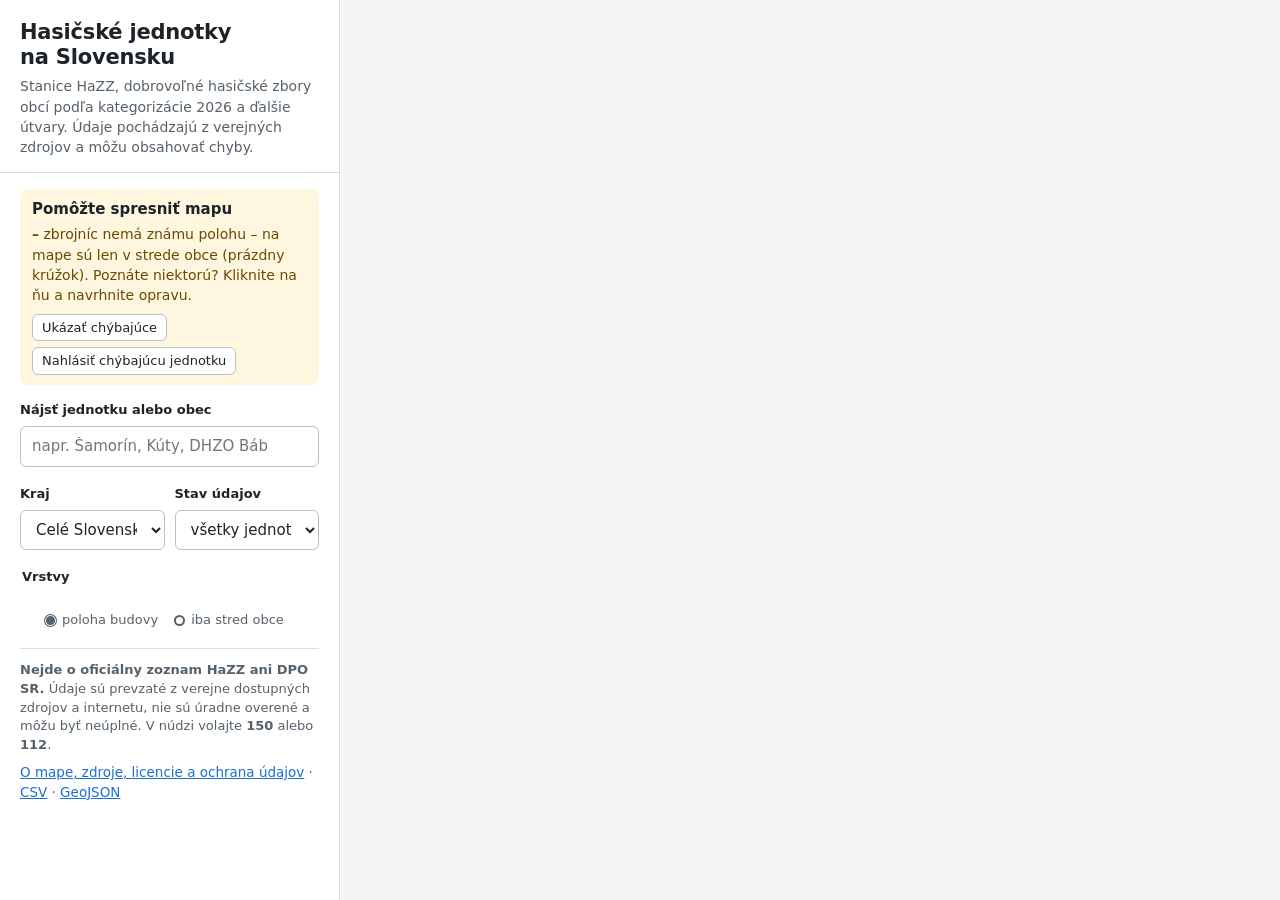
==== index.html @ 76998461 "Add files via upload" ====
<!doctype html>
<html lang="sk">
<head>
  <meta charset="utf-8">
  <meta name="viewport" content="width=device-width, initial-scale=1">
  <title>Mapa hasičských jednotiek Slovenska</title>
  <meta name="description" content="Stanice HaZZ, dobrovoľné hasičské zbory obcí (DHZO) a ďalšie hasičské útvary na Slovensku. Pomôžte doplniť chýbajúce polohy zbrojníc.">
  <meta name="referrer" content="strict-origin-when-cross-origin">
  <link rel="icon" href="favicon.svg" type="image/svg+xml">
  <link rel="stylesheet" href="vendor/maplibre-gl.css">
  <link rel="stylesheet" href="styles.css">
</head>
<body>
  <div class="app">
    <aside class="panel" id="panel" aria-label="Ovládanie mapy">
      <header class="panel-head">
        <h1>Hasičské jednotky na&nbsp;Slovensku</h1>
        <p class="lede">Stanice HaZZ, dobrovoľné hasičské zbory obcí podľa kategorizácie 2026 a ďalšie útvary. Údaje pochádzajú z verejných zdrojov a môžu obsahovať chyby.</p>
        <button class="sheet-toggle" id="sheetToggle" type="button" aria-expanded="true" aria-controls="panelBody">Skryť panel</button>
      </header>

      <div class="panel-body" id="panelBody">
        <section class="help-box" aria-labelledby="helpTitle">
          <h2 id="helpTitle">Pomôžte spresniť mapu</h2>
          <p><b id="missingCount">–</b> zbrojníc nemá známu polohu – na mape sú len v strede obce (prázdny krúžok). Poznáte niektorú? Kliknite na ňu a navrhnite opravu.</p>
          <div class="btn-row">
            <button type="button" class="btn small" id="showMissing">Ukázať chýbajúce</button>
            <button type="button" class="btn small" id="addUnit">Nahlásiť chýbajúcu jednotku</button>
          </div>
        </section>

        <div class="search">
          <label for="search" class="field-label">Nájsť jednotku alebo obec</label>
          <input id="search" type="search" autocomplete="off" placeholder="napr. Šamorín, Kúty, DHZO Báb" aria-controls="results">
          <ul id="results" class="results" role="listbox" hidden></ul>
        </div>

        <div class="field-row">
          <div class="field">
            <label for="region" class="field-label">Kraj</label>
            <select id="region"><option value="">Celé Slovensko</option></select>
          </div>
          <div class="field">
            <label for="status" class="field-label">Stav údajov</label>
            <select id="status">
              <option value="">všetky jednotky</option>
              <option value="poloha">chýba poloha zbrojnice</option>
              <option value="overenie">poloha z OSM, neoverená</option>
            </select>
          </div>
        </div>

        <fieldset class="layers">
          <legend class="field-label">Vrstvy</legend>
          <div id="layerList"></div>
        </fieldset>

        <div class="key">
          <span class="key-item"><span class="dot dot-solid" aria-hidden="true"></span>poloha budovy</span>
          <span class="key-item"><span class="dot dot-ring" aria-hidden="true"></span>iba stred obce</span>
        </div>

        <footer class="panel-foot">
          <p class="disclaimer"><b>Nejde o oficiálny zoznam HaZZ ani DPO SR.</b> Údaje sú prevzaté z verejne dostupných zdrojov a internetu, nie sú úradne overené a môžu byť neúplné. V núdzi volajte <b>150</b> alebo <b>112</b>.</p>
          <p><a href="o-mape.html">O mape, zdroje, licencie a ochrana údajov</a> · <a href="data/jednotky.csv" download>CSV</a> · <a href="data/jednotky.geojson" download>GeoJSON</a></p>
          <p class="small muted" id="dataVersion"></p>
        </footer>
      </div>
    </aside>

    <main class="map-wrap">
      <div id="map" aria-label="Mapa hasičských jednotiek"></div>
      <div class="notice" id="notice" role="status" hidden></div>
      <div class="pick-hint" id="pickHint" role="status" hidden></div>
      <article class="detail" id="detail" hidden aria-live="polite">
        <button type="button" class="detail-close" id="detailClose" aria-label="Zavrieť">×</button>
        <div id="detailBody"></div>
      </article>
    </main>
  </div>

  <script src="config.js"></script>
  <script src="vendor/maplibre-gl.js"></script>
  <script src="data/units.js"></script>
  <script src="app.js"></script>
</body>
</html>
---- styles.css ----
[hidden] { display: none !important; }
/* Písmo Atkinson Hyperlegible (SIL OFL 1.1) je hostené lokálne – žiadne požiadavky na Google Fonts. */
@font-face { font-family: "Atkinson Hyperlegible"; font-weight: 400; font-display: swap; src: url(fonts/atkinson-hyperlegible-latin-ext-400-normal.woff2) format("woff2"); unicode-range: U+0100-02BA, U+02BD-02C5, U+02C7-02CC, U+02CE-02D7, U+02DD-02FF, U+0304, U+0308, U+0329, U+1D00-1DBF, U+1E00-1E9F, U+1EF2-1EFF, U+2020, U+20A0-20AB, U+20AD-20C0, U+2113, U+2C60-2C7F, U+A720-A7FF; }
@font-face { font-family: "Atkinson Hyperlegible"; font-weight: 700; font-display: swap; src: url(fonts/atkinson-hyperlegible-latin-ext-700-normal.woff2) format("woff2"); unicode-range: U+0100-02BA, U+02BD-02C5, U+02C7-02CC, U+02CE-02D7, U+02DD-02FF, U+0304, U+0308, U+0329, U+1D00-1DBF, U+1E00-1E9F, U+1EF2-1EFF, U+2020, U+20A0-20AB, U+20AD-20C0, U+2113, U+2C60-2C7F, U+A720-A7FF; }
@font-face { font-family: "Atkinson Hyperlegible"; font-weight: 400; font-display: swap; src: url(fonts/atkinson-hyperlegible-latin-400-normal.woff2) format("woff2"); unicode-range: U+0000-00FF, U+0131, U+0152-0153, U+02BB-02BC, U+02C6, U+02DA, U+02DC, U+0304, U+0308, U+0329, U+2000-206F, U+20AC, U+2122, U+2191, U+2193, U+2212, U+2215, U+FEFF, U+FFFD; }
@font-face { font-family: "Atkinson Hyperlegible"; font-weight: 700; font-display: swap; src: url(fonts/atkinson-hyperlegible-latin-700-normal.woff2) format("woff2"); unicode-range: U+0000-00FF, U+0131, U+0152-0153, U+02BB-02BC, U+02C6, U+02DA, U+02DC, U+0304, U+0308, U+0329, U+2000-206F, U+20AC, U+2122, U+2191, U+2193, U+2212, U+2215, U+FEFF, U+FFFD; }

:root {
  /* farby nesú význam: červená = profesionálna stanica, modrá → žltá = pohotovosť DHZO */
  --c-hazz: #d0202a;
  --c-a1: #123a63;
  --c-a: #2a6d9b;
  --c-b: #3f9e93;
  --c-c: #93b34a;
  --c-d: #e2b93b;
  --c-none: #8d969c;
  --c-other: #7a4e9e;
  --c-dhz: #8a5a3c;
  --warn-bg: #fff6e0;
  --warn-ink: #6a4a00;

  --ink: #1c2329;
  --ink-soft: #55616b;
  --line: #d9dee2;
  --paper: #ffffff;
  --paper-2: #f3f5f6;
  --focus: #1b6fd1;

  --font: "Atkinson Hyperlegible", system-ui, -apple-system, "Segoe UI", sans-serif;
  --panel-w: 340px;
}

* { box-sizing: border-box; }
html, body { height: 100%; margin: 0; }
body {
  font-family: var(--font);
  color: var(--ink);
  background: var(--paper-2);
  font-size: 15px;
  line-height: 1.45;
}

.app { display: flex; height: 100%; }

/* ---------- panel ---------- */
.panel {
  width: var(--panel-w);
  flex: 0 0 var(--panel-w);
  background: var(--paper);
  border-right: 1px solid var(--line);
  display: flex;
  flex-direction: column;
  z-index: 2;
}
.panel-head { padding: 20px 20px 14px; border-bottom: 1px solid var(--line); position: relative; }
.panel-head h1 { font-size: 21px; line-height: 1.2; margin: 0 0 6px; font-weight: 700; letter-spacing: -0.01em; }
.lede { margin: 0; color: var(--ink-soft); font-size: 14px; }
.sheet-toggle { display: none; }
.panel-body { padding: 16px 20px 24px; overflow-y: auto; flex: 1; }

.field-label { display: block; font-weight: 700; font-size: 13px; margin-bottom: 6px; }
.field, .search, .layers { margin-bottom: 18px; }

input[type="search"], select {
  width: 100%;
  font: inherit;
  padding: 9px 11px;
  border: 1px solid #b9c1c7;
  border-radius: 6px;
  background: var(--paper);
  color: var(--ink);
}
:focus-visible { outline: 3px solid var(--focus); outline-offset: 2px; }

.search { position: relative; }
.results {
  position: absolute; left: 0; right: 0; top: 100%;
  margin: 4px 0 0; padding: 4px; list-style: none;
  background: var(--paper); border: 1px solid var(--line); border-radius: 6px;
  box-shadow: 0 6px 18px rgba(28, 35, 41, .14);
  max-height: 300px; overflow-y: auto; z-index: 5;
}
.results li { padding: 7px 9px; border-radius: 4px; cursor: pointer; display: flex; gap: 8px; align-items: baseline; }
.results li[aria-selected="true"], .results li:hover { background: var(--paper-2); }
.results .r-name { font-weight: 700; }
.results .r-meta { color: var(--ink-soft); font-size: 13px; }
.results .empty { color: var(--ink-soft); cursor: default; }

.layers { border: 0; padding: 0; margin-left: 0; margin-right: 0; }
.layer-row {
  display: grid; grid-template-columns: 22px 18px 1fr auto; align-items: center; gap: 8px;
  padding: 6px 0; cursor: pointer;
}
.layer-row + .layer-row { border-top: 1px solid var(--paper-2); }
.layer-row input { margin: 0; width: 17px; height: 17px; accent-color: var(--ink); }
.layer-row .name { font-size: 14.5px; }
.layer-row .hint { display: block; color: var(--ink-soft); font-size: 12.5px; line-height: 1.3; }
.layer-row .count { font-variant-numeric: tabular-nums; color: var(--ink-soft); font-size: 13px; }
.layer-row.group-start { margin-top: 6px; border-top: 1px solid var(--line); padding-top: 10px; }

.swatch { width: 14px; height: 14px; border-radius: 50%; display: inline-block; }
.swatch.hazz { box-shadow: 0 0 0 2px #fff, 0 0 0 4px var(--c-hazz); }

.switch { display: flex; gap: 8px; align-items: center; cursor: pointer; font-size: 14.5px; }
.switch input { width: 17px; height: 17px; accent-color: var(--ink); margin: 0; }
.key { display: flex; gap: 16px; margin: 8px 0 18px 25px; color: var(--ink-soft); font-size: 13px; }
.key-item { display: inline-flex; gap: 6px; align-items: center; }
.dot { width: 11px; height: 11px; border-radius: 50%; display: inline-block; }
.dot-solid { background: var(--ink-soft); border: 1.5px solid #fff; box-shadow: 0 0 0 1px var(--ink-soft); }
.dot-ring { border: 2px solid var(--ink-soft); background: transparent; }

.about { border-top: 1px solid var(--line); padding-top: 12px; font-size: 14px; color: var(--ink-soft); }
.about summary { cursor: pointer; font-weight: 700; color: var(--ink); }
.about p { margin: 10px 0; }
.sources { padding-left: 18px; margin: 10px 0; }
.sources li { margin-bottom: 4px; }
.sources a { color: var(--focus); }
.disclaimer { font-size: 13px; }

/* ---------- mapa ---------- */
.map-wrap { position: relative; flex: 1; min-width: 0; }
#map { position: absolute; inset: 0; }
.maplibregl-popup-content { font-family: var(--font); }
.maplibregl-ctrl-attrib { font-family: var(--font); font-size: 11px; }

.notice {
  position: absolute; bottom: 44px; left: 50%; transform: translateX(-50%);
  background: var(--ink); color: #fff; padding: 8px 14px; border-radius: 6px;
  font-size: 13.5px; max-width: min(560px, calc(100% - 24px)); z-index: 3;
}

/* ---------- detail ---------- */
.detail {
  position: absolute; top: 12px; right: 12px; width: 360px; max-height: calc(100% - 24px);
  overflow-y: auto; background: var(--paper); border-radius: 8px;
  border: 1px solid var(--line); box-shadow: 0 10px 30px rgba(28, 35, 41, .18);
  padding: 18px 18px 16px; z-index: 3;
}
.detail-close {
  position: absolute; top: 8px; right: 8px; width: 32px; height: 32px;
  border: 0; background: transparent; font-size: 24px; line-height: 1; cursor: pointer;
  color: var(--ink-soft); border-radius: 6px;
}
.detail-close:hover { background: var(--paper-2); }
.d-kind { display: flex; align-items: center; gap: 8px; font-size: 13.5px; color: var(--ink-soft); margin-bottom: 4px; padding-right: 30px; }
.d-name { font-size: 19px; line-height: 1.25; margin: 0 0 12px; padding-right: 30px; }
.d-grid { display: grid; grid-template-columns: 112px 1fr; gap: 6px 10px; margin: 0 0 12px; font-size: 14px; }
.d-grid dt { color: var(--ink-soft); }
.d-grid dd { margin: 0; }
.badge { display: inline-block; font-weight: 700; padding: 1px 8px; border-radius: 4px; color: #fff; font-size: 13px; }
.badge.light { color: var(--ink); }
.conf { display: inline-flex; gap: 3px; vertical-align: middle; margin-right: 6px; }
.conf i { width: 8px; height: 8px; border-radius: 2px; background: var(--line); }
.conf i.on { background: var(--ink); }
.d-section { border-top: 1px solid var(--line); padding-top: 10px; margin-top: 10px; font-size: 13.5px; }
.d-section h3 { font-size: 13.5px; margin: 0 0 6px; }
.d-section ul { margin: 0; padding-left: 18px; }
.d-section li { margin-bottom: 3px; }
.d-section a { color: var(--focus); word-break: break-word; }
.d-notes { color: var(--ink-soft); margin: 0; }
.d-coords { font-variant-numeric: tabular-nums; }
.copy { font: inherit; font-size: 12.5px; padding: 2px 8px; margin-left: 6px; border: 1px solid #b9c1c7; background: var(--paper); border-radius: 4px; cursor: pointer; }


/* ---------- doplnky verejnej mapy ---------- */
.help-box { background: var(--warn-bg); border-radius: 8px; padding: 10px 12px; margin-bottom: 16px; font-size: 14px; }
.help-box h2 { font-size: 15px; margin: 0 0 4px; }
.help-box p { margin: 0 0 8px; color: var(--warn-ink); }
.field-row { display: grid; grid-template-columns: 1fr 1fr; gap: 10px; }
.btn-row { display: flex; flex-wrap: wrap; gap: 6px; }
.btn { font: inherit; font-size: 14px; padding: 7px 12px; border-radius: 6px; border: 1px solid #b9c1c7; background: var(--paper); color: var(--ink); cursor: pointer; line-height: 1.2; }
.btn:hover { background: var(--paper-2); }
.btn.primary { background: var(--ink); border-color: var(--ink); color: #fff; }
.btn.primary:hover { background: #333d45; }
.btn.small { font-size: 13px; padding: 5px 9px; }
.panel-foot { border-top: 1px solid var(--line); padding-top: 12px; font-size: 13.5px; color: var(--ink-soft); }
.panel-foot p { margin: 0 0 8px; }
.panel-foot a { color: var(--focus); }
.small { font-size: 12.5px; }
.muted { color: var(--ink-soft); }
.need { margin: -6px 0 10px; display: flex; flex-wrap: wrap; gap: 4px; }
.need-tag { font-size: 12.5px; font-weight: 700; padding: 2px 8px; border-radius: 10px; background: var(--paper-2); color: var(--ink-soft); }
.need-tag.need-poloha { background: var(--warn-bg); color: var(--warn-ink); }
.d-actions { display: flex; flex-wrap: wrap; gap: 8px; align-items: center; margin: 4px 0 6px; }
.report .lbl { display: block; font-weight: 700; font-size: 13px; margin: 10px 0 4px; }
.report fieldset { border: 0; padding: 0; margin: 0; }
.report .check { display: flex; gap: 8px; align-items: flex-start; font-size: 14px; padding: 3px 0; cursor: pointer; }
.report .check input { margin-top: 3px; width: 16px; height: 16px; accent-color: var(--ink); }
.report input[type="text"], .report input[type="url"], .report textarea {
  width: 100%; font: inherit; font-size: 14px; padding: 8px 10px; border: 1px solid #b9c1c7; border-radius: 6px; background: var(--paper); color: var(--ink);
}
.report textarea { resize: vertical; }
.report .btn-row { margin-top: 12px; }
.pos-box { display: flex; flex-wrap: wrap; align-items: center; gap: 6px 10px; background: var(--paper-2); border-radius: 6px; padding: 8px 10px; margin-top: 10px; }
.pos-box .lbl { margin: 0; flex-basis: 100%; }
.fallback { margin-top: 12px; background: var(--paper-2); border-radius: 6px; padding: 8px 10px; font-size: 13.5px; }
.fallback p { margin: 0 0 6px; }
.fallback.ok { background: #e7f4ec; color: #14532d; }
.hp { position: absolute; left: -9999px; width: 1px; height: 1px; overflow: hidden; }
.report input[type="email"] { width: 100%; font: inherit; font-size: 14px; padding: 8px 10px; border: 1px solid #b9c1c7; border-radius: 6px; background: var(--paper); color: var(--ink); }
.btn:disabled { opacity: .6; cursor: default; }
.fallback textarea { width: 100%; font-family: ui-monospace, Consolas, monospace; font-size: 12px; border: 1px solid var(--line); border-radius: 4px; padding: 6px; }
.pin { width: 26px; height: 36px; background: no-repeat center/contain url("data:image/svg+xml,%3Csvg xmlns='http://www.w3.org/2000/svg' viewBox='0 0 26 36'%3E%3Cpath d='M13 35C13 35 25 21 25 13A12 12 0 0 0 1 13C1 21 13 35 13 35Z' fill='%231c2329' stroke='%23fff' stroke-width='2'/%3E%3Ccircle cx='13' cy='13' r='4.5' fill='%23fff'/%3E%3C/svg%3E"); cursor: grab; }
.pick-hint { position: absolute; top: 12px; left: 50%; transform: translateX(-50%); display: flex; align-items: center; gap: 10px; background: var(--ink); color: #fff; padding: 8px 14px; border-radius: 6px; font-size: 13.5px; z-index: 4; max-width: min(520px, calc(100% - 24px)); text-align: center; }

.pick-hint .btn { flex: 0 0 auto; }
.pick-hint.with-detail { left: 12px; right: 392px; transform: none; max-width: none; }

/* ---------- stránka O mape ---------- */
.doc { max-width: 760px; margin: 0 auto; padding: 24px 20px 60px; background: var(--paper); min-height: 100%; }
.doc h1 { font-size: 26px; margin: 8px 0 6px; }
.doc h2 { font-size: 18px; margin: 28px 0 8px; }
.doc p, .doc li { font-size: 15px; }
.doc table { width: 100%; border-collapse: collapse; font-size: 14px; }
.doc th, .doc td { text-align: left; padding: 6px 8px; border-bottom: 1px solid var(--line); vertical-align: top; }
.doc .alert { background: var(--warn-bg); color: var(--warn-ink); border-radius: 8px; padding: 10px 14px; }

/* ---------- mobil ---------- */
@media (max-width: 760px) {
  .app { flex-direction: column-reverse; }
  .panel { width: 100%; flex: 0 0 auto; max-height: 55%; border-right: 0; border-top: 1px solid var(--line); }
  .panel.collapsed { max-height: none; }
  .panel.collapsed .panel-body, .panel.collapsed .lede { display: none; }
  .panel-head { padding: 12px 16px 10px; }
  .panel-head h1 { font-size: 17px; padding-right: 110px; }
  .sheet-toggle {
    display: block; position: absolute; top: 10px; right: 12px;
    font: inherit; font-size: 13px; padding: 5px 10px; border: 1px solid #b9c1c7; border-radius: 6px; background: var(--paper);
  }
  .panel-body { padding: 12px 16px 20px; }
  .detail { left: 8px; right: 8px; width: auto; top: 8px; max-height: 62%; }
  .field-row { grid-template-columns: 1fr; }

}

@media (prefers-reduced-motion: reduce) {
  * { scroll-behavior: auto !important; }
}

@media (max-width: 760px) {
  .pick-hint, .pick-hint.with-detail { top: auto; bottom: 28px; left: 8px; right: 8px; transform: none; max-width: none; font-size: 13px; padding: 8px 10px; }
}
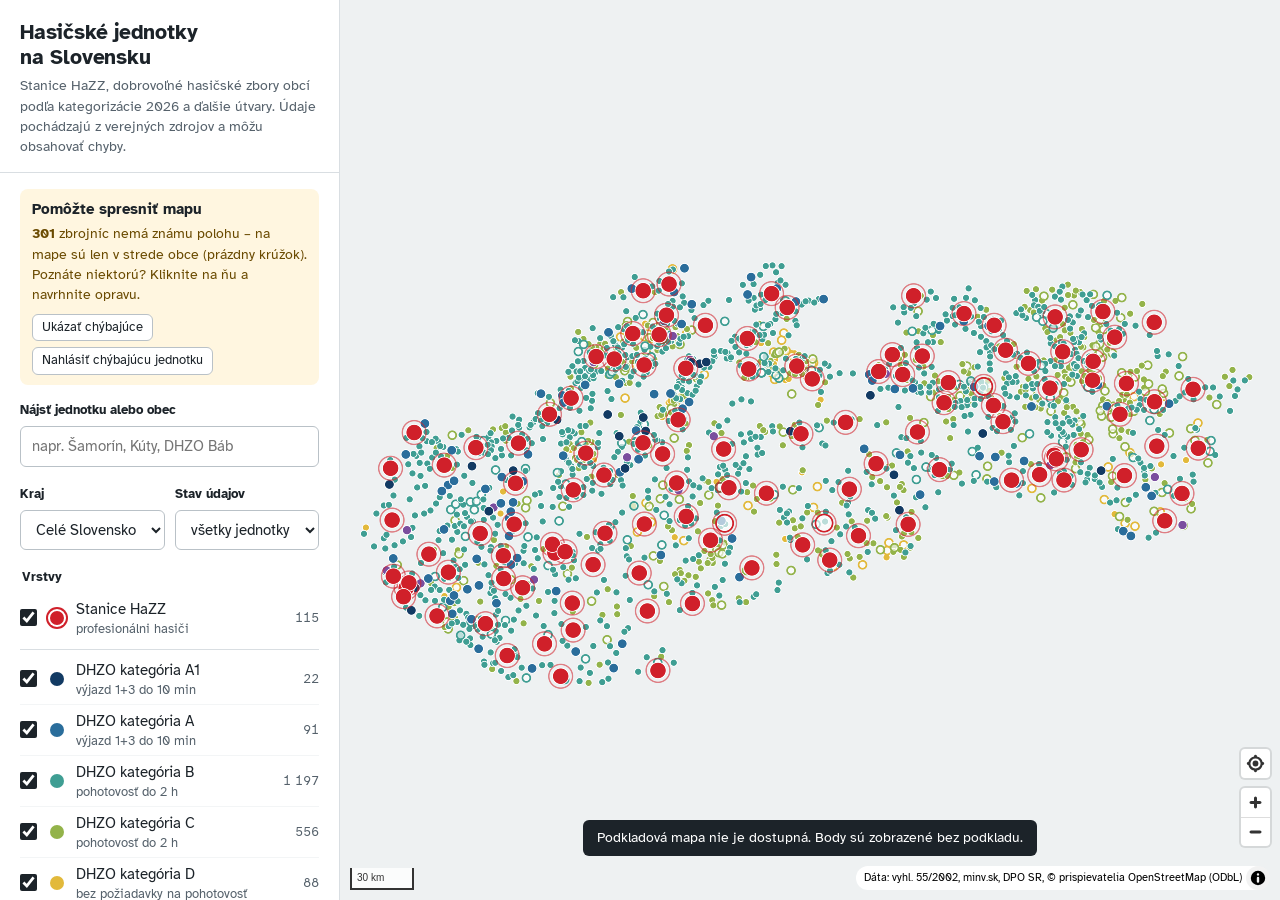
==== commit 0622b862: "Miloslavov: poloha overená; verzie súborov proti starej cache - DHZO Miloslavov: poloha zbrojnice na" ====
--- a/index.html
+++ b/index.html
@@ -7,8 +7,8 @@
   <meta name="description" content="Stanice HaZZ, dobrovoľné hasičské zbory obcí (DHZO) a ďalšie hasičské útvary na Slovensku. Pomôžte doplniť chýbajúce polohy zbrojníc.">
   <meta name="referrer" content="strict-origin-when-cross-origin">
   <link rel="icon" href="favicon.svg" type="image/svg+xml">
-  <link rel="stylesheet" href="vendor/maplibre-gl.css">
-  <link rel="stylesheet" href="styles.css">
+  <link rel="stylesheet" href="vendor/maplibre-gl.css?v=202611271726">
+  <link rel="stylesheet" href="styles.css?v=202611271726">
 </head>
 <body>
   <div class="app">
@@ -79,9 +79,9 @@
     </main>
   </div>
 
-  <script src="config.js"></script>
-  <script src="vendor/maplibre-gl.js"></script>
-  <script src="data/units.js"></script>
-  <script src="app.js"></script>
+  <script src="config.js?v=202611271726"></script>
+  <script src="vendor/maplibre-gl.js?v=202611271726"></script>
+  <script src="data/units.js?v=202611271726"></script>
+  <script src="app.js?v=202611271726"></script>
 </body>
 </html>
--- a/vendor/maplibre-gl.css
+++ b/vendor/maplibre-gl.css
@@ -0,0 +1 @@
+.maplibregl-map{font:12px/20px Helvetica Neue,Arial,Helvetica,sans-serif;overflow:hidden;position:relative;-webkit-tap-highlight-color:rgb(0 0 0/0)}.maplibregl-canvas{left:0;position:absolute;top:0}.maplibregl-map:fullscreen{height:100%;width:100%}.maplibregl-ctrl-group button.maplibregl-ctrl-compass{touch-action:none}.maplibregl-canvas-container.maplibregl-interactive,.maplibregl-ctrl-group button.maplibregl-ctrl-compass{cursor:grab;-webkit-user-select:none;-moz-user-select:none;user-select:none}.maplibregl-canvas-container.maplibregl-interactive.maplibregl-track-pointer{cursor:pointer}.maplibregl-canvas-container.maplibregl-interactive:active,.maplibregl-ctrl-group button.maplibregl-ctrl-compass:active{cursor:grabbing}.maplibregl-canvas-container.maplibregl-touch-zoom-rotate,.maplibregl-canvas-container.maplibregl-touch-zoom-rotate .maplibregl-canvas{touch-action:pan-x pan-y}.maplibregl-canvas-container.maplibregl-touch-drag-pan,.maplibregl-canvas-container.maplibregl-touch-drag-pan .maplibregl-canvas{touch-action:pinch-zoom}.maplibregl-canvas-container.maplibregl-touch-zoom-rotate.maplibregl-touch-drag-pan,.maplibregl-canvas-container.maplibregl-touch-zoom-rotate.maplibregl-touch-drag-pan .maplibregl-canvas{touch-action:none}.maplibregl-canvas-container.maplibregl-touch-drag-pan.maplibregl-cooperative-gestures,.maplibregl-canvas-container.maplibregl-touch-drag-pan.maplibregl-cooperative-gestures .maplibregl-canvas{touch-action:pan-x pan-y}.maplibregl-ctrl-bottom-left,.maplibregl-ctrl-bottom-right,.maplibregl-ctrl-top-left,.maplibregl-ctrl-top-right{pointer-events:none;position:absolute;z-index:2}.maplibregl-ctrl-top-left{left:0;top:0}.maplibregl-ctrl-top-right{right:0;top:0}.maplibregl-ctrl-bottom-left{bottom:0;left:0}.maplibregl-ctrl-bottom-right{bottom:0;right:0}.maplibregl-ctrl{clear:both;pointer-events:auto;transform:translate(0)}.maplibregl-ctrl-top-left .maplibregl-ctrl{float:left;margin:10px 0 0 10px}.maplibregl-ctrl-top-right .maplibregl-ctrl{float:right;margin:10px 10px 0 0}.maplibregl-ctrl-bottom-left .maplibregl-ctrl{float:left;margin:0 0 10px 10px}.maplibregl-ctrl-bottom-right .maplibregl-ctrl{float:right;margin:0 10px 10px 0}.maplibregl-ctrl-group{background:#fff;border-radius:4px}.maplibregl-ctrl-group:not(:empty){box-shadow:0 0 0 2px rgba(0,0,0,.1)}@media (forced-colors:active){.maplibregl-ctrl-group:not(:empty){box-shadow:0 0 0 2px ButtonText}}.maplibregl-ctrl-group button{background-color:transparent;border:0;box-sizing:border-box;cursor:pointer;display:block;height:29px;outline:none;padding:0;width:29px}.maplibregl-ctrl-group button+button{border-top:1px solid #ddd}.maplibregl-ctrl button .maplibregl-ctrl-icon{background-position:50%;background-repeat:no-repeat;display:block;height:100%;width:100%}@media (forced-colors:active){.maplibregl-ctrl-icon{background-color:transparent}.maplibregl-ctrl-group button+button{border-top:1px solid ButtonText}}.maplibregl-ctrl button::-moz-focus-inner{border:0;padding:0}.maplibregl-ctrl-attrib-button:focus,.maplibregl-ctrl-group button:focus{box-shadow:0 0 2px 2px #0096ff}.maplibregl-ctrl button:disabled{cursor:not-allowed}.maplibregl-ctrl button:disabled .maplibregl-ctrl-icon{opacity:.25}.maplibregl-ctrl button:not(:disabled):hover{background-color:rgb(0 0 0/5%)}.maplibregl-ctrl-group button:focus:focus-visible{box-shadow:0 0 2px 2px #0096ff}.maplibregl-ctrl-group button:focus:not(:focus-visible){box-shadow:none}.maplibregl-ctrl-group button:focus:first-child{border-radius:4px 4px 0 0}.maplibregl-ctrl-group button:focus:last-child{border-radius:0 0 4px 4px}.maplibregl-ctrl-group button:focus:only-child{border-radius:inherit}.maplibregl-ctrl button.maplibregl-ctrl-zoom-out .maplibregl-ctrl-icon{background-image:url("data:image/svg+xml;charset=utf-8,%3Csvg xmlns='http://www.w3.org/2000/svg' width='29' height='29' fill='%23333' viewBox='0 0 29 29'%3E%3Cpath d='M10 13c-.75 0-1.5.75-1.5 1.5S9.25 16 10 16h9c.75 0 1.5-.75 1.5-1.5S19.75 13 19 13z'/%3E%3C/svg%3E")}.maplibregl-ctrl button.maplibregl-ctrl-zoom-in .maplibregl-ctrl-icon{background-image:url("data:image/svg+xml;charset=utf-8,%3Csvg xmlns='http://www.w3.org/2000/svg' width='29' height='29' fill='%23333' viewBox='0 0 29 29'%3E%3Cpath d='M14.5 8.5c-.75 0-1.5.75-1.5 1.5v3h-3c-.75 0-1.5.75-1.5 1.5S9.25 16 10 16h3v3c0 .75.75 1.5 1.5 1.5S16 19.75 16 19v-3h3c.75 0 1.5-.75 1.5-1.5S19.75 13 19 13h-3v-3c0-.75-.75-1.5-1.5-1.5'/%3E%3C/svg%3E")}@media (forced-colors:active){.maplibregl-ctrl button.maplibregl-ctrl-zoom-out .maplibregl-ctrl-icon{background-image:url("data:image/svg+xml;charset=utf-8,%3Csvg xmlns='http://www.w3.org/2000/svg' width='29' height='29' fill='%23fff' viewBox='0 0 29 29'%3E%3Cpath d='M10 13c-.75 0-1.5.75-1.5 1.5S9.25 16 10 16h9c.75 0 1.5-.75 1.5-1.5S19.75 13 19 13z'/%3E%3C/svg%3E")}.maplibregl-ctrl button.maplibregl-ctrl-zoom-in .maplibregl-ctrl-icon{background-image:url("data:image/svg+xml;charset=utf-8,%3Csvg xmlns='http://www.w3.org/2000/svg' width='29' height='29' fill='%23fff' viewBox='0 0 29 29'%3E%3Cpath d='M14.5 8.5c-.75 0-1.5.75-1.5 1.5v3h-3c-.75 0-1.5.75-1.5 1.5S9.25 16 10 16h3v3c0 .75.75 1.5 1.5 1.5S16 19.75 16 19v-3h3c.75 0 1.5-.75 1.5-1.5S19.75 13 19 13h-3v-3c0-.75-.75-1.5-1.5-1.5'/%3E%3C/svg%3E")}}@media (forced-colors:active) and (prefers-color-scheme:light){.maplibregl-ctrl button.maplibregl-ctrl-zoom-out .maplibregl-ctrl-icon{background-image:url("data:image/svg+xml;charset=utf-8,%3Csvg xmlns='http://www.w3.org/2000/svg' width='29' height='29' viewBox='0 0 29 29'%3E%3Cpath d='M10 13c-.75 0-1.5.75-1.5 1.5S9.25 16 10 16h9c.75 0 1.5-.75 1.5-1.5S19.75 13 19 13z'/%3E%3C/svg%3E")}.maplibregl-ctrl button.maplibregl-ctrl-zoom-in .maplibregl-ctrl-icon{background-image:url("data:image/svg+xml;charset=utf-8,%3Csvg xmlns='http://www.w3.org/2000/svg' width='29' height='29' viewBox='0 0 29 29'%3E%3Cpath d='M14.5 8.5c-.75 0-1.5.75-1.5 1.5v3h-3c-.75 0-1.5.75-1.5 1.5S9.25 16 10 16h3v3c0 .75.75 1.5 1.5 1.5S16 19.75 16 19v-3h3c.75 0 1.5-.75 1.5-1.5S19.75 13 19 13h-3v-3c0-.75-.75-1.5-1.5-1.5'/%3E%3C/svg%3E")}}.maplibregl-ctrl button.maplibregl-ctrl-fullscreen .maplibregl-ctrl-icon{background-image:url("data:image/svg+xml;charset=utf-8,%3Csvg xmlns='http://www.w3.org/2000/svg' width='29' height='29' fill='%23333' viewBox='0 0 29 29'%3E%3Cpath d='M24 16v5.5c0 1.75-.75 2.5-2.5 2.5H16v-1l3-1.5-4-5.5 1-1 5.5 4 1.5-3zM6 16l1.5 3 5.5-4 1 1-4 5.5 3 1.5v1H7.5C5.75 24 5 23.25 5 21.5V16zm7-11v1l-3 1.5 4 5.5-1 1-5.5-4L6 13H5V7.5C5 5.75 5.75 5 7.5 5zm11 2.5c0-1.75-.75-2.5-2.5-2.5H16v1l3 1.5-4 5.5 1 1 5.5-4 1.5 3h1z'/%3E%3C/svg%3E")}.maplibregl-ctrl button.maplibregl-ctrl-shrink .maplibregl-ctrl-icon{background-image:url("data:image/svg+xml;charset=utf-8,%3Csvg xmlns='http://www.w3.org/2000/svg' width='29' height='29' viewBox='0 0 29 29'%3E%3Cpath d='M18.5 16c-1.75 0-2.5.75-2.5 2.5V24h1l1.5-3 5.5 4 1-1-4-5.5 3-1.5v-1zM13 18.5c0-1.75-.75-2.5-2.5-2.5H5v1l3 1.5L4 24l1 1 5.5-4 1.5 3h1zm3-8c0 1.75.75 2.5 2.5 2.5H24v-1l-3-1.5L25 5l-1-1-5.5 4L17 5h-1zM10.5 13c1.75 0 2.5-.75 2.5-2.5V5h-1l-1.5 3L5 4 4 5l4 5.5L5 12v1z'/%3E%3C/svg%3E")}@media (forced-colors:active){.maplibregl-ctrl button.maplibregl-ctrl-fullscreen .maplibregl-ctrl-icon{background-image:url("data:image/svg+xml;charset=utf-8,%3Csvg xmlns='http://www.w3.org/2000/svg' width='29' height='29' fill='%23fff' viewBox='0 0 29 29'%3E%3Cpath d='M24 16v5.5c0 1.75-.75 2.5-2.5 2.5H16v-1l3-1.5-4-5.5 1-1 5.5 4 1.5-3zM6 16l1.5 3 5.5-4 1 1-4 5.5 3 1.5v1H7.5C5.75 24 5 23.25 5 21.5V16zm7-11v1l-3 1.5 4 5.5-1 1-5.5-4L6 13H5V7.5C5 5.75 5.75 5 7.5 5zm11 2.5c0-1.75-.75-2.5-2.5-2.5H16v1l3 1.5-4 5.5 1 1 5.5-4 1.5 3h1z'/%3E%3C/svg%3E")}.maplibregl-ctrl button.maplibregl-ctrl-shrink .maplibregl-ctrl-icon{background-image:url("data:image/svg+xml;charset=utf-8,%3Csvg xmlns='http://www.w3.org/2000/svg' width='29' height='29' fill='%23fff' viewBox='0 0 29 29'%3E%3Cpath d='M18.5 16c-1.75 0-2.5.75-2.5 2.5V24h1l1.5-3 5.5 4 1-1-4-5.5 3-1.5v-1zM13 18.5c0-1.75-.75-2.5-2.5-2.5H5v1l3 1.5L4 24l1 1 5.5-4 1.5 3h1zm3-8c0 1.75.75 2.5 2.5 2.5H24v-1l-3-1.5L25 5l-1-1-5.5 4L17 5h-1zM10.5 13c1.75 0 2.5-.75 2.5-2.5V5h-1l-1.5 3L5 4 4 5l4 5.5L5 12v1z'/%3E%3C/svg%3E")}}@media (forced-colors:active) and (prefers-color-scheme:light){.maplibregl-ctrl button.maplibregl-ctrl-fullscreen .maplibregl-ctrl-icon{background-image:url("data:image/svg+xml;charset=utf-8,%3Csvg xmlns='http://www.w3.org/2000/svg' width='29' height='29' viewBox='0 0 29 29'%3E%3Cpath d='M24 16v5.5c0 1.75-.75 2.5-2.5 2.5H16v-1l3-1.5-4-5.5 1-1 5.5 4 1.5-3zM6 16l1.5 3 5.5-4 1 1-4 5.5 3 1.5v1H7.5C5.75 24 5 23.25 5 21.5V16zm7-11v1l-3 1.5 4 5.5-1 1-5.5-4L6 13H5V7.5C5 5.75 5.75 5 7.5 5zm11 2.5c0-1.75-.75-2.5-2.5-2.5H16v1l3 1.5-4 5.5 1 1 5.5-4 1.5 3h1z'/%3E%3C/svg%3E")}.maplibregl-ctrl button.maplibregl-ctrl-shrink .maplibregl-ctrl-icon{background-image:url("data:image/svg+xml;charset=utf-8,%3Csvg xmlns='http://www.w3.org/2000/svg' width='29' height='29' viewBox='0 0 29 29'%3E%3Cpath d='M18.5 16c-1.75 0-2.5.75-2.5 2.5V24h1l1.5-3 5.5 4 1-1-4-5.5 3-1.5v-1zM13 18.5c0-1.75-.75-2.5-2.5-2.5H5v1l3 1.5L4 24l1 1 5.5-4 1.5 3h1zm3-8c0 1.75.75 2.5 2.5 2.5H24v-1l-3-1.5L25 5l-1-1-5.5 4L17 5h-1zM10.5 13c1.75 0 2.5-.75 2.5-2.5V5h-1l-1.5 3L5 4 4 5l4 5.5L5 12v1z'/%3E%3C/svg%3E")}}.maplibregl-ctrl button.maplibregl-ctrl-compass .maplibregl-ctrl-icon{background-image:url("data:image/svg+xml;charset=utf-8,%3Csvg xmlns='http://www.w3.org/2000/svg' width='29' height='29' fill='%23333' viewBox='0 0 29 29'%3E%3Cpath d='m10.5 14 4-8 4 8z'/%3E%3Cpath fill='%23ccc' d='m10.5 16 4 8 4-8z'/%3E%3C/svg%3E")}@media (forced-colors:active){.maplibregl-ctrl button.maplibregl-ctrl-compass .maplibregl-ctrl-icon{background-image:url("data:image/svg+xml;charset=utf-8,%3Csvg xmlns='http://www.w3.org/2000/svg' width='29' height='29' fill='%23fff' viewBox='0 0 29 29'%3E%3Cpath d='m10.5 14 4-8 4 8z'/%3E%3Cpath fill='%23ccc' d='m10.5 16 4 8 4-8z'/%3E%3C/svg%3E")}}@media (forced-colors:active) and (prefers-color-scheme:light){.maplibregl-ctrl button.maplibregl-ctrl-compass .maplibregl-ctrl-icon{background-image:url("data:image/svg+xml;charset=utf-8,%3Csvg xmlns='http://www.w3.org/2000/svg' width='29' height='29' viewBox='0 0 29 29'%3E%3Cpath d='m10.5 14 4-8 4 8z'/%3E%3Cpath fill='%23ccc' d='m10.5 16 4 8 4-8z'/%3E%3C/svg%3E")}}.maplibregl-ctrl button.maplibregl-ctrl-terrain .maplibregl-ctrl-icon{background-image:url("data:image/svg+xml;charset=utf-8,%3Csvg xmlns='http://www.w3.org/2000/svg' width='22' height='22' fill='%23333' viewBox='0 0 22 22'%3E%3Cpath d='m1.754 13.406 4.453-4.851 3.09 3.09 3.281 3.277.969-.969-3.309-3.312 3.844-4.121 6.148 6.886h1.082v-.855l-7.207-8.07-4.84 5.187L6.169 6.57l-5.48 5.965v.871ZM.688 16.844h20.625v1.375H.688Zm0 0'/%3E%3C/svg%3E")}.maplibregl-ctrl button.maplibregl-ctrl-terrain-enabled .maplibregl-ctrl-icon{background-image:url("data:image/svg+xml;charset=utf-8,%3Csvg xmlns='http://www.w3.org/2000/svg' width='22' height='22' fill='%2333b5e5' viewBox='0 0 22 22'%3E%3Cpath d='m1.754 13.406 4.453-4.851 3.09 3.09 3.281 3.277.969-.969-3.309-3.312 3.844-4.121 6.148 6.886h1.082v-.855l-7.207-8.07-4.84 5.187L6.169 6.57l-5.48 5.965v.871ZM.688 16.844h20.625v1.375H.688Zm0 0'/%3E%3C/svg%3E")}.maplibregl-ctrl button.maplibregl-ctrl-geolocate .maplibregl-ctrl-icon{background-image:url("data:image/svg+xml;charset=utf-8,%3Csvg xmlns='http://www.w3.org/2000/svg' width='29' height='29' fill='%23333' viewBox='0 0 20 20'%3E%3Cpath d='M10 4C9 4 9 5 9 5v.1A5 5 0 0 0 5.1 9H5s-1 0-1 1 1 1 1 1h.1A5 5 0 0 0 9 14.9v.1s0 1 1 1 1-1 1-1v-.1a5 5 0 0 0 3.9-3.9h.1s1 0 1-1-1-1-1-1h-.1A5 5 0 0 0 11 5.1V5s0-1-1-1m0 2.5a3.5 3.5 0 1 1 0 7 3.5 3.5 0 1 1 0-7'/%3E%3Ccircle cx='10' cy='10' r='2'/%3E%3C/svg%3E")}.maplibregl-ctrl button.maplibregl-ctrl-geolocate:disabled .maplibregl-ctrl-icon{background-image:url("data:image/svg+xml;charset=utf-8,%3Csvg xmlns='http://www.w3.org/2000/svg' width='29' height='29' fill='%23aaa' viewBox='0 0 20 20'%3E%3Cpath d='M10 4C9 4 9 5 9 5v.1A5 5 0 0 0 5.1 9H5s-1 0-1 1 1 1 1 1h.1A5 5 0 0 0 9 14.9v.1s0 1 1 1 1-1 1-1v-.1a5 5 0 0 0 3.9-3.9h.1s1 0 1-1-1-1-1-1h-.1A5 5 0 0 0 11 5.1V5s0-1-1-1m0 2.5a3.5 3.5 0 1 1 0 7 3.5 3.5 0 1 1 0-7'/%3E%3Ccircle cx='10' cy='10' r='2'/%3E%3Cpath fill='red' d='m14 5 1 1-9 9-1-1z'/%3E%3C/svg%3E")}.maplibregl-ctrl button.maplibregl-ctrl-geolocate.maplibregl-ctrl-geolocate-active .maplibregl-ctrl-icon{background-image:url("data:image/svg+xml;charset=utf-8,%3Csvg xmlns='http://www.w3.org/2000/svg' width='29' height='29' fill='%2333b5e5' viewBox='0 0 20 20'%3E%3Cpath d='M10 4C9 4 9 5 9 5v.1A5 5 0 0 0 5.1 9H5s-1 0-1 1 1 1 1 1h.1A5 5 0 0 0 9 14.9v.1s0 1 1 1 1-1 1-1v-.1a5 5 0 0 0 3.9-3.9h.1s1 0 1-1-1-1-1-1h-.1A5 5 0 0 0 11 5.1V5s0-1-1-1m0 2.5a3.5 3.5 0 1 1 0 7 3.5 3.5 0 1 1 0-7'/%3E%3Ccircle cx='10' cy='10' r='2'/%3E%3C/svg%3E")}.maplibregl-ctrl button.maplibregl-ctrl-geolocate.maplibregl-ctrl-geolocate-active-error .maplibregl-ctrl-icon{background-image:url("data:image/svg+xml;charset=utf-8,%3Csvg xmlns='http://www.w3.org/2000/svg' width='29' height='29' fill='%23e58978' viewBox='0 0 20 20'%3E%3Cpath d='M10 4C9 4 9 5 9 5v.1A5 5 0 0 0 5.1 9H5s-1 0-1 1 1 1 1 1h.1A5 5 0 0 0 9 14.9v.1s0 1 1 1 1-1 1-1v-.1a5 5 0 0 0 3.9-3.9h.1s1 0 1-1-1-1-1-1h-.1A5 5 0 0 0 11 5.1V5s0-1-1-1m0 2.5a3.5 3.5 0 1 1 0 7 3.5 3.5 0 1 1 0-7'/%3E%3Ccircle cx='10' cy='10' r='2'/%3E%3C/svg%3E")}.maplibregl-ctrl button.maplibregl-ctrl-geolocate.maplibregl-ctrl-geolocate-background .maplibregl-ctrl-icon{background-image:url("data:image/svg+xml;charset=utf-8,%3Csvg xmlns='http://www.w3.org/2000/svg' width='29' height='29' fill='%2333b5e5' viewBox='0 0 20 20'%3E%3Cpath d='M10 4C9 4 9 5 9 5v.1A5 5 0 0 0 5.1 9H5s-1 0-1 1 1 1 1 1h.1A5 5 0 0 0 9 14.9v.1s0 1 1 1 1-1 1-1v-.1a5 5 0 0 0 3.9-3.9h.1s1 0 1-1-1-1-1-1h-.1A5 5 0 0 0 11 5.1V5s0-1-1-1m0 2.5a3.5 3.5 0 1 1 0 7 3.5 3.5 0 1 1 0-7'/%3E%3C/svg%3E")}.maplibregl-ctrl button.maplibregl-ctrl-geolocate.maplibregl-ctrl-geolocate-background-error .maplibregl-ctrl-icon{background-image:url("data:image/svg+xml;charset=utf-8,%3Csvg xmlns='http://www.w3.org/2000/svg' width='29' height='29' fill='%23e54e33' viewBox='0 0 20 20'%3E%3Cpath d='M10 4C9 4 9 5 9 5v.1A5 5 0 0 0 5.1 9H5s-1 0-1 1 1 1 1 1h.1A5 5 0 0 0 9 14.9v.1s0 1 1 1 1-1 1-1v-.1a5 5 0 0 0 3.9-3.9h.1s1 0 1-1-1-1-1-1h-.1A5 5 0 0 0 11 5.1V5s0-1-1-1m0 2.5a3.5 3.5 0 1 1 0 7 3.5 3.5 0 1 1 0-7'/%3E%3C/svg%3E")}.maplibregl-ctrl button.maplibregl-ctrl-geolocate.maplibregl-ctrl-geolocate-waiting .maplibregl-ctrl-icon{animation:maplibregl-spin 2s linear infinite}@media (forced-colors:active){.maplibregl-ctrl button.maplibregl-ctrl-geolocate .maplibregl-ctrl-icon{background-image:url("data:image/svg+xml;charset=utf-8,%3Csvg xmlns='http://www.w3.org/2000/svg' width='29' height='29' fill='%23fff' viewBox='0 0 20 20'%3E%3Cpath d='M10 4C9 4 9 5 9 5v.1A5 5 0 0 0 5.1 9H5s-1 0-1 1 1 1 1 1h.1A5 5 0 0 0 9 14.9v.1s0 1 1 1 1-1 1-1v-.1a5 5 0 0 0 3.9-3.9h.1s1 0 1-1-1-1-1-1h-.1A5 5 0 0 0 11 5.1V5s0-1-1-1m0 2.5a3.5 3.5 0 1 1 0 7 3.5 3.5 0 1 1 0-7'/%3E%3Ccircle cx='10' cy='10' r='2'/%3E%3C/svg%3E")}.maplibregl-ctrl button.maplibregl-ctrl-geolocate:disabled .maplibregl-ctrl-icon{background-image:url("data:image/svg+xml;charset=utf-8,%3Csvg xmlns='http://www.w3.org/2000/svg' width='29' height='29' fill='%23999' viewBox='0 0 20 20'%3E%3Cpath d='M10 4C9 4 9 5 9 5v.1A5 5 0 0 0 5.1 9H5s-1 0-1 1 1 1 1 1h.1A5 5 0 0 0 9 14.9v.1s0 1 1 1 1-1 1-1v-.1a5 5 0 0 0 3.9-3.9h.1s1 0 1-1-1-1-1-1h-.1A5 5 0 0 0 11 5.1V5s0-1-1-1m0 2.5a3.5 3.5 0 1 1 0 7 3.5 3.5 0 1 1 0-7'/%3E%3Ccircle cx='10' cy='10' r='2'/%3E%3Cpath fill='red' d='m14 5 1 1-9 9-1-1z'/%3E%3C/svg%3E")}.maplibregl-ctrl button.maplibregl-ctrl-geolocate.maplibregl-ctrl-geolocate-active .maplibregl-ctrl-icon{background-image:url("data:image/svg+xml;charset=utf-8,%3Csvg xmlns='http://www.w3.org/2000/svg' width='29' height='29' fill='%2333b5e5' viewBox='0 0 20 20'%3E%3Cpath d='M10 4C9 4 9 5 9 5v.1A5 5 0 0 0 5.1 9H5s-1 0-1 1 1 1 1 1h.1A5 5 0 0 0 9 14.9v.1s0 1 1 1 1-1 1-1v-.1a5 5 0 0 0 3.9-3.9h.1s1 0 1-1-1-1-1-1h-.1A5 5 0 0 0 11 5.1V5s0-1-1-1m0 2.5a3.5 3.5 0 1 1 0 7 3.5 3.5 0 1 1 0-7'/%3E%3Ccircle cx='10' cy='10' r='2'/%3E%3C/svg%3E")}.maplibregl-ctrl button.maplibregl-ctrl-geolocate.maplibregl-ctrl-geolocate-active-error .maplibregl-ctrl-icon{background-image:url("data:image/svg+xml;charset=utf-8,%3Csvg xmlns='http://www.w3.org/2000/svg' width='29' height='29' fill='%23e58978' viewBox='0 0 20 20'%3E%3Cpath d='M10 4C9 4 9 5 9 5v.1A5 5 0 0 0 5.1 9H5s-1 0-1 1 1 1 1 1h.1A5 5 0 0 0 9 14.9v.1s0 1 1 1 1-1 1-1v-.1a5 5 0 0 0 3.9-3.9h.1s1 0 1-1-1-1-1-1h-.1A5 5 0 0 0 11 5.1V5s0-1-1-1m0 2.5a3.5 3.5 0 1 1 0 7 3.5 3.5 0 1 1 0-7'/%3E%3Ccircle cx='10' cy='10' r='2'/%3E%3C/svg%3E")}.maplibregl-ctrl button.maplibregl-ctrl-geolocate.maplibregl-ctrl-geolocate-background .maplibregl-ctrl-icon{background-image:url("data:image/svg+xml;charset=utf-8,%3Csvg xmlns='http://www.w3.org/2000/svg' width='29' height='29' fill='%2333b5e5' viewBox='0 0 20 20'%3E%3Cpath d='M10 4C9 4 9 5 9 5v.1A5 5 0 0 0 5.1 9H5s-1 0-1 1 1 1 1 1h.1A5 5 0 0 0 9 14.9v.1s0 1 1 1 1-1 1-1v-.1a5 5 0 0 0 3.9-3.9h.1s1 0 1-1-1-1-1-1h-.1A5 5 0 0 0 11 5.1V5s0-1-1-1m0 2.5a3.5 3.5 0 1 1 0 7 3.5 3.5 0 1 1 0-7'/%3E%3C/svg%3E")}.maplibregl-ctrl button.maplibregl-ctrl-geolocate.maplibregl-ctrl-geolocate-background-error .maplibregl-ctrl-icon{background-image:url("data:image/svg+xml;charset=utf-8,%3Csvg xmlns='http://www.w3.org/2000/svg' width='29' height='29' fill='%23e54e33' viewBox='0 0 20 20'%3E%3Cpath d='M10 4C9 4 9 5 9 5v.1A5 5 0 0 0 5.1 9H5s-1 0-1 1 1 1 1 1h.1A5 5 0 0 0 9 14.9v.1s0 1 1 1 1-1 1-1v-.1a5 5 0 0 0 3.9-3.9h.1s1 0 1-1-1-1-1-1h-.1A5 5 0 0 0 11 5.1V5s0-1-1-1m0 2.5a3.5 3.5 0 1 1 0 7 3.5 3.5 0 1 1 0-7'/%3E%3C/svg%3E")}}@media (forced-colors:active) and (prefers-color-scheme:light){.maplibregl-ctrl button.maplibregl-ctrl-geolocate .maplibregl-ctrl-icon{background-image:url("data:image/svg+xml;charset=utf-8,%3Csvg xmlns='http://www.w3.org/2000/svg' width='29' height='29' viewBox='0 0 20 20'%3E%3Cpath d='M10 4C9 4 9 5 9 5v.1A5 5 0 0 0 5.1 9H5s-1 0-1 1 1 1 1 1h.1A5 5 0 0 0 9 14.9v.1s0 1 1 1 1-1 1-1v-.1a5 5 0 0 0 3.9-3.9h.1s1 0 1-1-1-1-1-1h-.1A5 5 0 0 0 11 5.1V5s0-1-1-1m0 2.5a3.5 3.5 0 1 1 0 7 3.5 3.5 0 1 1 0-7'/%3E%3Ccircle cx='10' cy='10' r='2'/%3E%3C/svg%3E")}.maplibregl-ctrl button.maplibregl-ctrl-geolocate:disabled .maplibregl-ctrl-icon{background-image:url("data:image/svg+xml;charset=utf-8,%3Csvg xmlns='http://www.w3.org/2000/svg' width='29' height='29' fill='%23666' viewBox='0 0 20 20'%3E%3Cpath d='M10 4C9 4 9 5 9 5v.1A5 5 0 0 0 5.1 9H5s-1 0-1 1 1 1 1 1h.1A5 5 0 0 0 9 14.9v.1s0 1 1 1 1-1 1-1v-.1a5 5 0 0 0 3.9-3.9h.1s1 0 1-1-1-1-1-1h-.1A5 5 0 0 0 11 5.1V5s0-1-1-1m0 2.5a3.5 3.5 0 1 1 0 7 3.5 3.5 0 1 1 0-7'/%3E%3Ccircle cx='10' cy='10' r='2'/%3E%3Cpath fill='red' d='m14 5 1 1-9 9-1-1z'/%3E%3C/svg%3E")}}@keyframes maplibregl-spin{0%{transform:rotate(0deg)}to{transform:rotate(1turn)}}a.maplibregl-ctrl-logo{background-image:url("data:image/svg+xml;charset=utf-8,%3Csvg xmlns='http://www.w3.org/2000/svg' width='88' height='23' fill='none'%3E%3Cpath fill='%23000' fill-opacity='.4' fill-rule='evenodd' d='M17.408 16.796h-1.827l2.501-12.095h.198l3.324 6.533.988 2.19.988-2.19 3.258-6.533h.181l2.6 12.095h-1.81l-1.218-5.644-.362-1.71-.658 1.71-2.929 5.644h-.098l-2.914-5.644-.757-1.71-.345 1.71zm1.958-3.42-.726 3.663a1.255 1.255 0 0 1-1.232 1.011h-1.827a1.255 1.255 0 0 1-1.229-1.509l2.501-12.095a1.255 1.255 0 0 1 1.23-1.001h.197a1.25 1.25 0 0 1 1.12.685l3.19 6.273 3.125-6.263a1.25 1.25 0 0 1 1.123-.695h.181a1.255 1.255 0 0 1 1.227.991l1.443 6.71a5 5 0 0 1 .314-.787l.009-.016a4.6 4.6 0 0 1 1.777-1.887c.782-.46 1.668-.667 2.611-.667a4.6 4.6 0 0 1 1.7.32l.306.134c.21-.16.474-.256.759-.256h1.694a1.255 1.255 0 0 1 1.212.925 1.255 1.255 0 0 1 1.212-.925h1.711c.284 0 .545.094.755.252.613-.3 1.312-.45 2.075-.45 1.356 0 2.557.445 3.482 1.4q.47.48.763 1.064V4.701a1.255 1.255 0 0 1 1.255-1.255h1.86A1.255 1.255 0 0 1 54.44 4.7v9.194h2.217c.19 0 .37.043.532.118v-4.77c0-.356.147-.678.385-.906a2.42 2.42 0 0 1-.682-1.71c0-.665.267-1.253.735-1.7a2.45 2.45 0 0 1 1.722-.674 2.43 2.43 0 0 1 1.705.675q.318.302.504.683V4.7a1.255 1.255 0 0 1 1.255-1.255h1.744A1.255 1.255 0 0 1 65.812 4.7v3.335a4.8 4.8 0 0 1 1.526-.246c.938 0 1.817.214 2.59.69a4.47 4.47 0 0 1 1.67 1.743v-.98a1.255 1.255 0 0 1 1.256-1.256h1.777c.233 0 .451.064.639.174a3.4 3.4 0 0 1 1.567-.372c.346 0 .861.02 1.285.232a1.25 1.25 0 0 1 .689 1.004 4.7 4.7 0 0 1 .853-.588c.795-.44 1.675-.647 2.61-.647 1.385 0 2.65.39 3.525 1.396.836.938 1.168 2.173 1.168 3.528q-.001.515-.056 1.051a1.255 1.255 0 0 1-.947 1.09l.408.952a1.255 1.255 0 0 1-.477 1.552c-.418.268-.92.463-1.458.612-.613.171-1.304.244-2.049.244-1.06 0-2.043-.207-2.886-.698l-.015-.008c-.798-.48-1.419-1.135-1.818-1.963l-.004-.008a5.8 5.8 0 0 1-.548-2.512q0-.429.053-.843a1.3 1.3 0 0 1-.333-.086l-.166-.004c-.223 0-.426.062-.643.228-.03.024-.142.139-.142.59v3.883a1.255 1.255 0 0 1-1.256 1.256h-1.777a1.255 1.255 0 0 1-1.256-1.256V15.69l-.032.057a4.8 4.8 0 0 1-1.86 1.833 5.04 5.04 0 0 1-2.484.634 4.5 4.5 0 0 1-1.935-.424 1.25 1.25 0 0 1-.764.258h-1.71a1.255 1.255 0 0 1-1.256-1.255V7.687a2.4 2.4 0 0 1-.428.625c.253.23.412.561.412.93v7.553a1.255 1.255 0 0 1-1.256 1.255h-1.843a1.25 1.25 0 0 1-.894-.373c-.228.23-.544.373-.894.373H51.32a1.255 1.255 0 0 1-1.256-1.255v-1.251l-.061.117a4.7 4.7 0 0 1-1.782 1.884 4.77 4.77 0 0 1-2.485.67 5.6 5.6 0 0 1-1.485-.188l.009 2.764a1.255 1.255 0 0 1-1.255 1.259h-1.729a1.255 1.255 0 0 1-1.255-1.255v-3.537a1.255 1.255 0 0 1-1.167.793h-1.679a1.25 1.25 0 0 1-.77-.263 4.5 4.5 0 0 1-1.945.429c-.885 0-1.724-.21-2.495-.632l-.017-.01a5 5 0 0 1-1.081-.836 1.255 1.255 0 0 1-1.254 1.312h-1.81a1.255 1.255 0 0 1-1.228-.99l-.782-3.625-2.044 3.939a1.25 1.25 0 0 1-1.115.676h-.098a1.25 1.25 0 0 1-1.116-.68l-2.061-3.994zM35.92 16.63l.207-.114.223-.15q.493-.356.735-.785l.061-.118.033 1.332h1.678V9.242h-1.694l-.033 1.267q-.133-.329-.526-.658l-.032-.028a3.2 3.2 0 0 0-.668-.428l-.27-.12a3.3 3.3 0 0 0-1.235-.23q-1.136-.001-1.974.493a3.36 3.36 0 0 0-1.3 1.382q-.445.89-.444 2.074 0 1.2.51 2.107a3.8 3.8 0 0 0 1.382 1.381 3.9 3.9 0 0 0 1.893.477q.795 0 1.455-.33zm-2.789-5.38q-.576.675-.575 1.762 0 1.102.559 1.794.576.675 1.645.675a2.25 2.25 0 0 0 .934-.19 2.2 2.2 0 0 0 .468-.29l.178-.161a2.2 2.2 0 0 0 .397-.561q.244-.5.244-1.15v-.115q0-.708-.296-1.267l-.043-.077a2.2 2.2 0 0 0-.633-.709l-.13-.086-.047-.028a2.1 2.1 0 0 0-1.073-.285q-1.052 0-1.629.692zm2.316 2.706c.163-.17.28-.407.28-.83v-.114c0-.292-.06-.508-.15-.68a.96.96 0 0 0-.353-.389.85.85 0 0 0-.464-.127c-.4 0-.56.114-.664.239l-.01.012c-.148.174-.275.45-.275.945 0 .506.122.801.27.99.097.11.266.224.68.224.303 0 .504-.09.687-.269zm7.545 1.705a2.6 2.6 0 0 0 .331.423q.319.33.755.548l.173.074q.65.255 1.49.255 1.02 0 1.844-.493a3.45 3.45 0 0 0 1.316-1.4q.493-.904.493-2.089 0-1.909-.988-2.913-.988-1.02-2.584-1.02-.898 0-1.575.347a3 3 0 0 0-.415.262l-.199.166a3.4 3.4 0 0 0-.64.82V9.242h-1.712v11.553h1.729l-.017-5.134zm.53-1.138q.206.29.48.5l.155.11.053.034q.51.296 1.119.297 1.07 0 1.645-.675.577-.69.576-1.762 0-1.119-.576-1.777-.558-.675-1.645-.675-.435 0-.835.16a2 2 0 0 0-.284.136 2 2 0 0 0-.363.254 2.2 2.2 0 0 0-.46.569l-.082.162a2.6 2.6 0 0 0-.213 1.072v.115q0 .707.296 1.267l.135.211zm.964-.818a1.1 1.1 0 0 0 .367.385.94.94 0 0 0 .476.118c.423 0 .59-.117.687-.23.159-.194.28-.478.28-.95 0-.53-.133-.8-.266-.952l-.021-.025c-.078-.094-.231-.221-.68-.221a1 1 0 0 0-.503.135l-.012.007a.86.86 0 0 0-.335.343c-.073.133-.132.324-.132.614v.115a1.4 1.4 0 0 0 .14.66zm15.7-6.222q.347-.346.346-.856a1.05 1.05 0 0 0-.345-.79 1.18 1.18 0 0 0-.84-.329q-.51 0-.855.33a1.05 1.05 0 0 0-.346.79q0 .51.346.855.345.346.856.346.51 0 .839-.346zm4.337 9.314.033-1.332q.191.403.59.747l.098.081a4 4 0 0 0 .316.224l.223.122a3.2 3.2 0 0 0 1.44.322 3.8 3.8 0 0 0 1.875-.477 3.5 3.5 0 0 0 1.382-1.366q.527-.89.526-2.09 0-1.184-.444-2.073a3.24 3.24 0 0 0-1.283-1.399q-.823-.51-1.942-.51a3.5 3.5 0 0 0-1.527.344l-.086.043-.165.09a3 3 0 0 0-.33.214q-.432.315-.656.707a2 2 0 0 0-.099.198l.082-1.283V4.701h-1.744v12.095zm.473-2.509a2.5 2.5 0 0 0 .566.7q.117.098.245.18l.144.08a2.1 2.1 0 0 0 .975.232q1.07 0 1.645-.675.576-.69.576-1.778 0-1.102-.576-1.777-.56-.691-1.645-.692a2.2 2.2 0 0 0-1.015.235q-.22.113-.415.282l-.15.142a2.1 2.1 0 0 0-.42.594q-.223.479-.223 1.1v.115q0 .705.293 1.26zm2.616-.293c.157-.191.28-.479.28-.967 0-.51-.13-.79-.276-.961l-.021-.026c-.082-.1-.232-.225-.67-.225a.87.87 0 0 0-.681.279l-.012.011c-.154.155-.274.38-.274.807v.115c0 .285.057.499.144.669a1.1 1.1 0 0 0 .367.405c.137.082.28.123.455.123.423 0 .59-.118.686-.23zm8.266-3.013q.345-.13.724-.14l.069-.002q.493 0 .642.099l.247-1.794q-.196-.099-.717-.099a2.3 2.3 0 0 0-.545.063 2 2 0 0 0-.411.148 2.2 2.2 0 0 0-.4.249 2.5 2.5 0 0 0-.485.499 2.7 2.7 0 0 0-.32.581l-.05.137v-1.48h-1.778v7.553h1.777v-3.884q0-.546.159-.943a1.5 1.5 0 0 1 .466-.636 2.5 2.5 0 0 1 .399-.253 2 2 0 0 1 .224-.099zm9.784 2.656.05-.922q0-1.743-.856-2.698-.838-.97-2.584-.97-1.119-.001-2.007.493a3.46 3.46 0 0 0-1.4 1.382q-.493.906-.493 2.106 0 1.07.428 1.975.428.89 1.332 1.432.906.526 2.255.526.973 0 1.668-.185l.044-.012.135-.04q.613-.184.984-.421l-.542-1.267q-.3.162-.642.274l-.297.087q-.51.131-1.3.131-.954 0-1.497-.444a1.6 1.6 0 0 1-.192-.193q-.366-.44-.512-1.234l-.004-.021zm-5.427-1.256-.003.022h3.752v-.138q-.011-.727-.288-1.118a1 1 0 0 0-.156-.176q-.46-.428-1.316-.428-.986 0-1.494.604-.379.45-.494 1.234zm-27.053 2.77V4.7h-1.86v12.095h5.333V15.15zm7.103-5.908v7.553h-1.843V9.242h1.843z'/%3E%3Cpath fill='%23fff' d='m19.63 11.151-.757-1.71-.345 1.71-1.12 5.644h-1.827L18.083 4.7h.197l3.325 6.533.988 2.19.988-2.19L26.839 4.7h.181l2.6 12.095h-1.81l-1.218-5.644-.362-1.71-.658 1.71-2.93 5.644h-.098l-2.913-5.644zm14.836 5.81q-1.02 0-1.893-.478a3.8 3.8 0 0 1-1.381-1.382q-.51-.906-.51-2.106 0-1.185.444-2.074a3.36 3.36 0 0 1 1.3-1.382q.839-.494 1.974-.494a3.3 3.3 0 0 1 1.234.231 3.3 3.3 0 0 1 .97.575q.396.33.527.659l.033-1.267h1.694v7.553H37.18l-.033-1.332q-.279.593-1.02 1.053a3.17 3.17 0 0 1-1.662.444zm.296-1.482q.938 0 1.58-.642.642-.66.642-1.711v-.115q0-.708-.296-1.267a2.2 2.2 0 0 0-.807-.872 2.1 2.1 0 0 0-1.119-.313q-1.053 0-1.629.692-.575.675-.575 1.76 0 1.103.559 1.795.577.675 1.645.675zm6.521-6.237h1.711v1.4q.906-1.597 2.83-1.597 1.596 0 2.584 1.02.988 1.005.988 2.914 0 1.185-.493 2.09a3.46 3.46 0 0 1-1.316 1.399 3.5 3.5 0 0 1-1.844.493q-.954 0-1.662-.329a2.67 2.67 0 0 1-1.086-.97l.017 5.134h-1.728zm4.048 6.22q1.07 0 1.645-.674.577-.69.576-1.762 0-1.119-.576-1.777-.558-.675-1.645-.675-.592 0-1.12.296-.51.28-.822.823-.296.527-.296 1.234v.115q0 .708.296 1.267.313.543.823.855.51.296 1.119.297z'/%3E%3Cpath fill='%23e1e3e9' d='M51.325 4.7h1.86v10.45h3.473v1.646h-5.333zm7.12 4.542h1.843v7.553h-1.843zm.905-1.415a1.16 1.16 0 0 1-.856-.346 1.17 1.17 0 0 1-.346-.856 1.05 1.05 0 0 1 .346-.79q.346-.329.856-.329.494 0 .839.33a1.05 1.05 0 0 1 .345.79 1.16 1.16 0 0 1-.345.855q-.33.346-.84.346zm7.875 9.133a3.17 3.17 0 0 1-1.662-.444q-.723-.46-1.004-1.053l-.033 1.332h-1.71V4.701h1.743v4.657l-.082 1.283q.279-.658 1.086-1.119a3.5 3.5 0 0 1 1.778-.477q1.119 0 1.942.51a3.24 3.24 0 0 1 1.283 1.4q.445.888.444 2.072 0 1.201-.526 2.09a3.5 3.5 0 0 1-1.382 1.366 3.8 3.8 0 0 1-1.876.477zm-.296-1.481q1.069 0 1.645-.675.577-.69.577-1.778 0-1.102-.577-1.776-.56-.691-1.645-.692a2.12 2.12 0 0 0-1.58.659q-.642.641-.642 1.694v.115q0 .71.296 1.267a2.4 2.4 0 0 0 .807.872 2.1 2.1 0 0 0 1.119.313zm5.927-6.237h1.777v1.481q.263-.757.856-1.217a2.14 2.14 0 0 1 1.349-.46q.527 0 .724.098l-.247 1.794q-.149-.099-.642-.099-.774 0-1.416.494-.626.493-.626 1.58v3.883h-1.777V9.242zm9.534 7.718q-1.35 0-2.255-.526-.904-.543-1.332-1.432a4.6 4.6 0 0 1-.428-1.975q0-1.2.493-2.106a3.46 3.46 0 0 1 1.4-1.382q.889-.495 2.007-.494 1.744 0 2.584.97.855.956.856 2.7 0 .444-.05.92h-5.43q.18 1.005.708 1.45.542.443 1.497.443.79 0 1.3-.131a4 4 0 0 0 .938-.362l.542 1.267q-.411.263-1.119.46-.708.198-1.711.197zm1.596-4.558q.016-1.02-.444-1.432-.46-.428-1.316-.428-1.728 0-1.991 1.86z'/%3E%3Cpath d='M5.074 15.948a.484.657 0 0 0-.486.659v1.84a.484.657 0 0 0 .486.659h4.101a.484.657 0 0 0 .486-.659v-1.84a.484.657 0 0 0-.486-.659zm3.56 1.16H5.617v.838h3.017z' style='fill:%23fff;fill-rule:evenodd;stroke-width:1.03600001'/%3E%3Cg style='stroke-width:1.12603545'%3E%3Cpath d='M-9.408-1.416c-3.833-.025-7.056 2.912-7.08 6.615-.02 3.08 1.653 4.832 3.107 6.268.903.892 1.721 1.74 2.32 2.902l-.525-.004c-.543-.003-.992.304-1.24.639a1.87 1.87 0 0 0-.362 1.121l-.011 1.877c-.003.402.104.787.347 1.125.244.338.688.653 1.23.656l4.142.028c.542.003.99-.306 1.238-.641a1.87 1.87 0 0 0 .363-1.121l.012-1.875a1.87 1.87 0 0 0-.348-1.127c-.243-.338-.688-.653-1.23-.656l-.518-.004c.597-1.145 1.425-1.983 2.348-2.87 1.473-1.414 3.18-3.149 3.2-6.226-.016-3.59-2.923-6.684-6.993-6.707m-.006 1.1v.002c3.274.02 5.92 2.532 5.9 5.6-.017 2.706-1.39 4.026-2.863 5.44-1.034.994-2.118 2.033-2.814 3.633-.018.041-.052.055-.075.065q-.013.004-.02.01a.34.34 0 0 1-.226.084.34.34 0 0 1-.224-.086l-.092-.077c-.699-1.615-1.768-2.669-2.781-3.67-1.454-1.435-2.797-2.762-2.78-5.478.02-3.067 2.7-5.545 5.975-5.523m-.02 2.826c-1.62-.01-2.944 1.315-2.955 2.96-.01 1.646 1.295 2.988 2.916 2.999h.002c1.621.01 2.943-1.316 2.953-2.961.011-1.646-1.294-2.988-2.916-2.998m-.005 1.1c1.017.006 1.829.83 1.822 1.89s-.83 1.874-1.848 1.867c-1.018-.006-1.829-.83-1.822-1.89s.83-1.874 1.848-1.868m-2.155 11.857 4.14.025c.271.002.49.305.487.676l-.013 1.875c-.003.37-.224.67-.495.668l-4.14-.025c-.27-.002-.487-.306-.485-.676l.012-1.875c.003-.37.224-.67.494-.668' style='color:%23000;font-style:normal;font-variant:normal;font-weight:400;font-stretch:normal;font-size:medium;line-height:normal;font-family:sans-serif;font-variant-ligatures:normal;font-variant-position:normal;font-variant-caps:normal;font-variant-numeric:normal;font-variant-alternates:normal;font-feature-settings:normal;text-indent:0;text-align:start;text-decoration:none;text-decoration-line:none;text-decoration-style:solid;text-decoration-color:%23000;letter-spacing:normal;word-spacing:normal;text-transform:none;writing-mode:lr-tb;direction:ltr;text-orientation:mixed;dominant-baseline:auto;baseline-shift:baseline;text-anchor:start;white-space:normal;shape-padding:0;clip-rule:evenodd;display:inline;overflow:visible;visibility:visible;opacity:1;isolation:auto;mix-blend-mode:normal;color-interpolation:sRGB;color-interpolation-filters:linearRGB;solid-color:%23000;solid-opacity:1;vector-effect:none;fill:%23000;fill-opacity:.4;fill-rule:evenodd;stroke:none;stroke-width:2.47727823;stroke-linecap:butt;stroke-linejoin:miter;stroke-miterlimit:4;stroke-dasharray:none;stroke-dashoffset:0;stroke-opacity:1;color-rendering:auto;image-rendering:auto;shape-rendering:auto;text-rendering:auto' transform='translate(15.553 2.85)scale(.88807)'/%3E%3Cpath d='M-9.415-.316C-12.69-.338-15.37 2.14-15.39 5.207c-.017 2.716 1.326 4.041 2.78 5.477 1.013 1 2.081 2.055 2.78 3.67l.092.076a.34.34 0 0 0 .225.086.34.34 0 0 0 .227-.083l.019-.01c.022-.009.057-.024.074-.064.697-1.6 1.78-2.64 2.814-3.634 1.473-1.414 2.847-2.733 2.864-5.44.02-3.067-2.627-5.58-5.901-5.601m-.057 8.784c1.621.011 2.944-1.315 2.955-2.96.01-1.646-1.295-2.988-2.916-2.999-1.622-.01-2.945 1.315-2.955 2.96s1.295 2.989 2.916 3' style='clip-rule:evenodd;fill:%23e1e3e9;fill-opacity:1;fill-rule:evenodd;stroke:none;stroke-width:2.47727823;stroke-miterlimit:4;stroke-dasharray:none;stroke-opacity:.4' transform='translate(15.553 2.85)scale(.88807)'/%3E%3Cpath d='M-11.594 15.465c-.27-.002-.492.297-.494.668l-.012 1.876c-.003.371.214.673.485.675l4.14.027c.271.002.492-.298.495-.668l.012-1.877c.003-.37-.215-.672-.485-.674z' style='clip-rule:evenodd;fill:%23fff;fill-opacity:1;fill-rule:evenodd;stroke:none;stroke-width:2.47727823;stroke-miterlimit:4;stroke-dasharray:none;stroke-opacity:.4' transform='translate(15.553 2.85)scale(.88807)'/%3E%3C/g%3E%3C/svg%3E");background-repeat:no-repeat;cursor:pointer;display:block;height:23px;margin:0 0 -4px -4px;overflow:hidden;width:88px}a.maplibregl-ctrl-logo.maplibregl-compact{width:14px}@media (forced-colors:active){a.maplibregl-ctrl-logo{background-color:transparent;background-image:url("data:image/svg+xml;charset=utf-8,%3Csvg xmlns='http://www.w3.org/2000/svg' width='88' height='23' fill='none'%3E%3Cpath fill='%23000' fill-opacity='.4' fill-rule='evenodd' d='M17.408 16.796h-1.827l2.501-12.095h.198l3.324 6.533.988 2.19.988-2.19 3.258-6.533h.181l2.6 12.095h-1.81l-1.218-5.644-.362-1.71-.658 1.71-2.929 5.644h-.098l-2.914-5.644-.757-1.71-.345 1.71zm1.958-3.42-.726 3.663a1.255 1.255 0 0 1-1.232 1.011h-1.827a1.255 1.255 0 0 1-1.229-1.509l2.501-12.095a1.255 1.255 0 0 1 1.23-1.001h.197a1.25 1.25 0 0 1 1.12.685l3.19 6.273 3.125-6.263a1.25 1.25 0 0 1 1.123-.695h.181a1.255 1.255 0 0 1 1.227.991l1.443 6.71a5 5 0 0 1 .314-.787l.009-.016a4.6 4.6 0 0 1 1.777-1.887c.782-.46 1.668-.667 2.611-.667a4.6 4.6 0 0 1 1.7.32l.306.134c.21-.16.474-.256.759-.256h1.694a1.255 1.255 0 0 1 1.212.925 1.255 1.255 0 0 1 1.212-.925h1.711c.284 0 .545.094.755.252.613-.3 1.312-.45 2.075-.45 1.356 0 2.557.445 3.482 1.4q.47.48.763 1.064V4.701a1.255 1.255 0 0 1 1.255-1.255h1.86A1.255 1.255 0 0 1 54.44 4.7v9.194h2.217c.19 0 .37.043.532.118v-4.77c0-.356.147-.678.385-.906a2.42 2.42 0 0 1-.682-1.71c0-.665.267-1.253.735-1.7a2.45 2.45 0 0 1 1.722-.674 2.43 2.43 0 0 1 1.705.675q.318.302.504.683V4.7a1.255 1.255 0 0 1 1.255-1.255h1.744A1.255 1.255 0 0 1 65.812 4.7v3.335a4.8 4.8 0 0 1 1.526-.246c.938 0 1.817.214 2.59.69a4.47 4.47 0 0 1 1.67 1.743v-.98a1.255 1.255 0 0 1 1.256-1.256h1.777c.233 0 .451.064.639.174a3.4 3.4 0 0 1 1.567-.372c.346 0 .861.02 1.285.232a1.25 1.25 0 0 1 .689 1.004 4.7 4.7 0 0 1 .853-.588c.795-.44 1.675-.647 2.61-.647 1.385 0 2.65.39 3.525 1.396.836.938 1.168 2.173 1.168 3.528q-.001.515-.056 1.051a1.255 1.255 0 0 1-.947 1.09l.408.952a1.255 1.255 0 0 1-.477 1.552c-.418.268-.92.463-1.458.612-.613.171-1.304.244-2.049.244-1.06 0-2.043-.207-2.886-.698l-.015-.008c-.798-.48-1.419-1.135-1.818-1.963l-.004-.008a5.8 5.8 0 0 1-.548-2.512q0-.429.053-.843a1.3 1.3 0 0 1-.333-.086l-.166-.004c-.223 0-.426.062-.643.228-.03.024-.142.139-.142.59v3.883a1.255 1.255 0 0 1-1.256 1.256h-1.777a1.255 1.255 0 0 1-1.256-1.256V15.69l-.032.057a4.8 4.8 0 0 1-1.86 1.833 5.04 5.04 0 0 1-2.484.634 4.5 4.5 0 0 1-1.935-.424 1.25 1.25 0 0 1-.764.258h-1.71a1.255 1.255 0 0 1-1.256-1.255V7.687a2.4 2.4 0 0 1-.428.625c.253.23.412.561.412.93v7.553a1.255 1.255 0 0 1-1.256 1.255h-1.843a1.25 1.25 0 0 1-.894-.373c-.228.23-.544.373-.894.373H51.32a1.255 1.255 0 0 1-1.256-1.255v-1.251l-.061.117a4.7 4.7 0 0 1-1.782 1.884 4.77 4.77 0 0 1-2.485.67 5.6 5.6 0 0 1-1.485-.188l.009 2.764a1.255 1.255 0 0 1-1.255 1.259h-1.729a1.255 1.255 0 0 1-1.255-1.255v-3.537a1.255 1.255 0 0 1-1.167.793h-1.679a1.25 1.25 0 0 1-.77-.263 4.5 4.5 0 0 1-1.945.429c-.885 0-1.724-.21-2.495-.632l-.017-.01a5 5 0 0 1-1.081-.836 1.255 1.255 0 0 1-1.254 1.312h-1.81a1.255 1.255 0 0 1-1.228-.99l-.782-3.625-2.044 3.939a1.25 1.25 0 0 1-1.115.676h-.098a1.25 1.25 0 0 1-1.116-.68l-2.061-3.994zM35.92 16.63l.207-.114.223-.15q.493-.356.735-.785l.061-.118.033 1.332h1.678V9.242h-1.694l-.033 1.267q-.133-.329-.526-.658l-.032-.028a3.2 3.2 0 0 0-.668-.428l-.27-.12a3.3 3.3 0 0 0-1.235-.23q-1.136-.001-1.974.493a3.36 3.36 0 0 0-1.3 1.382q-.445.89-.444 2.074 0 1.2.51 2.107a3.8 3.8 0 0 0 1.382 1.381 3.9 3.9 0 0 0 1.893.477q.795 0 1.455-.33zm-2.789-5.38q-.576.675-.575 1.762 0 1.102.559 1.794.576.675 1.645.675a2.25 2.25 0 0 0 .934-.19 2.2 2.2 0 0 0 .468-.29l.178-.161a2.2 2.2 0 0 0 .397-.561q.244-.5.244-1.15v-.115q0-.708-.296-1.267l-.043-.077a2.2 2.2 0 0 0-.633-.709l-.13-.086-.047-.028a2.1 2.1 0 0 0-1.073-.285q-1.052 0-1.629.692zm2.316 2.706c.163-.17.28-.407.28-.83v-.114c0-.292-.06-.508-.15-.68a.96.96 0 0 0-.353-.389.85.85 0 0 0-.464-.127c-.4 0-.56.114-.664.239l-.01.012c-.148.174-.275.45-.275.945 0 .506.122.801.27.99.097.11.266.224.68.224.303 0 .504-.09.687-.269zm7.545 1.705a2.6 2.6 0 0 0 .331.423q.319.33.755.548l.173.074q.65.255 1.49.255 1.02 0 1.844-.493a3.45 3.45 0 0 0 1.316-1.4q.493-.904.493-2.089 0-1.909-.988-2.913-.988-1.02-2.584-1.02-.898 0-1.575.347a3 3 0 0 0-.415.262l-.199.166a3.4 3.4 0 0 0-.64.82V9.242h-1.712v11.553h1.729l-.017-5.134zm.53-1.138q.206.29.48.5l.155.11.053.034q.51.296 1.119.297 1.07 0 1.645-.675.577-.69.576-1.762 0-1.119-.576-1.777-.558-.675-1.645-.675-.435 0-.835.16a2 2 0 0 0-.284.136 2 2 0 0 0-.363.254 2.2 2.2 0 0 0-.46.569l-.082.162a2.6 2.6 0 0 0-.213 1.072v.115q0 .707.296 1.267l.135.211zm.964-.818a1.1 1.1 0 0 0 .367.385.94.94 0 0 0 .476.118c.423 0 .59-.117.687-.23.159-.194.28-.478.28-.95 0-.53-.133-.8-.266-.952l-.021-.025c-.078-.094-.231-.221-.68-.221a1 1 0 0 0-.503.135l-.012.007a.86.86 0 0 0-.335.343c-.073.133-.132.324-.132.614v.115a1.4 1.4 0 0 0 .14.66zm15.7-6.222q.347-.346.346-.856a1.05 1.05 0 0 0-.345-.79 1.18 1.18 0 0 0-.84-.329q-.51 0-.855.33a1.05 1.05 0 0 0-.346.79q0 .51.346.855.345.346.856.346.51 0 .839-.346zm4.337 9.314.033-1.332q.191.403.59.747l.098.081a4 4 0 0 0 .316.224l.223.122a3.2 3.2 0 0 0 1.44.322 3.8 3.8 0 0 0 1.875-.477 3.5 3.5 0 0 0 1.382-1.366q.527-.89.526-2.09 0-1.184-.444-2.073a3.24 3.24 0 0 0-1.283-1.399q-.823-.51-1.942-.51a3.5 3.5 0 0 0-1.527.344l-.086.043-.165.09a3 3 0 0 0-.33.214q-.432.315-.656.707a2 2 0 0 0-.099.198l.082-1.283V4.701h-1.744v12.095zm.473-2.509a2.5 2.5 0 0 0 .566.7q.117.098.245.18l.144.08a2.1 2.1 0 0 0 .975.232q1.07 0 1.645-.675.576-.69.576-1.778 0-1.102-.576-1.777-.56-.691-1.645-.692a2.2 2.2 0 0 0-1.015.235q-.22.113-.415.282l-.15.142a2.1 2.1 0 0 0-.42.594q-.223.479-.223 1.1v.115q0 .705.293 1.26zm2.616-.293c.157-.191.28-.479.28-.967 0-.51-.13-.79-.276-.961l-.021-.026c-.082-.1-.232-.225-.67-.225a.87.87 0 0 0-.681.279l-.012.011c-.154.155-.274.38-.274.807v.115c0 .285.057.499.144.669a1.1 1.1 0 0 0 .367.405c.137.082.28.123.455.123.423 0 .59-.118.686-.23zm8.266-3.013q.345-.13.724-.14l.069-.002q.493 0 .642.099l.247-1.794q-.196-.099-.717-.099a2.3 2.3 0 0 0-.545.063 2 2 0 0 0-.411.148 2.2 2.2 0 0 0-.4.249 2.5 2.5 0 0 0-.485.499 2.7 2.7 0 0 0-.32.581l-.05.137v-1.48h-1.778v7.553h1.777v-3.884q0-.546.159-.943a1.5 1.5 0 0 1 .466-.636 2.5 2.5 0 0 1 .399-.253 2 2 0 0 1 .224-.099zm9.784 2.656.05-.922q0-1.743-.856-2.698-.838-.97-2.584-.97-1.119-.001-2.007.493a3.46 3.46 0 0 0-1.4 1.382q-.493.906-.493 2.106 0 1.07.428 1.975.428.89 1.332 1.432.906.526 2.255.526.973 0 1.668-.185l.044-.012.135-.04q.613-.184.984-.421l-.542-1.267q-.3.162-.642.274l-.297.087q-.51.131-1.3.131-.954 0-1.497-.444a1.6 1.6 0 0 1-.192-.193q-.366-.44-.512-1.234l-.004-.021zm-5.427-1.256-.003.022h3.752v-.138q-.011-.727-.288-1.118a1 1 0 0 0-.156-.176q-.46-.428-1.316-.428-.986 0-1.494.604-.379.45-.494 1.234zm-27.053 2.77V4.7h-1.86v12.095h5.333V15.15zm7.103-5.908v7.553h-1.843V9.242h1.843z'/%3E%3Cpath fill='%23fff' d='m19.63 11.151-.757-1.71-.345 1.71-1.12 5.644h-1.827L18.083 4.7h.197l3.325 6.533.988 2.19.988-2.19L26.839 4.7h.181l2.6 12.095h-1.81l-1.218-5.644-.362-1.71-.658 1.71-2.93 5.644h-.098l-2.913-5.644zm14.836 5.81q-1.02 0-1.893-.478a3.8 3.8 0 0 1-1.381-1.382q-.51-.906-.51-2.106 0-1.185.444-2.074a3.36 3.36 0 0 1 1.3-1.382q.839-.494 1.974-.494a3.3 3.3 0 0 1 1.234.231 3.3 3.3 0 0 1 .97.575q.396.33.527.659l.033-1.267h1.694v7.553H37.18l-.033-1.332q-.279.593-1.02 1.053a3.17 3.17 0 0 1-1.662.444zm.296-1.482q.938 0 1.58-.642.642-.66.642-1.711v-.115q0-.708-.296-1.267a2.2 2.2 0 0 0-.807-.872 2.1 2.1 0 0 0-1.119-.313q-1.053 0-1.629.692-.575.675-.575 1.76 0 1.103.559 1.795.577.675 1.645.675zm6.521-6.237h1.711v1.4q.906-1.597 2.83-1.597 1.596 0 2.584 1.02.988 1.005.988 2.914 0 1.185-.493 2.09a3.46 3.46 0 0 1-1.316 1.399 3.5 3.5 0 0 1-1.844.493q-.954 0-1.662-.329a2.67 2.67 0 0 1-1.086-.97l.017 5.134h-1.728zm4.048 6.22q1.07 0 1.645-.674.577-.69.576-1.762 0-1.119-.576-1.777-.558-.675-1.645-.675-.592 0-1.12.296-.51.28-.822.823-.296.527-.296 1.234v.115q0 .708.296 1.267.313.543.823.855.51.296 1.119.297z'/%3E%3Cpath fill='%23e1e3e9' d='M51.325 4.7h1.86v10.45h3.473v1.646h-5.333zm7.12 4.542h1.843v7.553h-1.843zm.905-1.415a1.16 1.16 0 0 1-.856-.346 1.17 1.17 0 0 1-.346-.856 1.05 1.05 0 0 1 .346-.79q.346-.329.856-.329.494 0 .839.33a1.05 1.05 0 0 1 .345.79 1.16 1.16 0 0 1-.345.855q-.33.346-.84.346zm7.875 9.133a3.17 3.17 0 0 1-1.662-.444q-.723-.46-1.004-1.053l-.033 1.332h-1.71V4.701h1.743v4.657l-.082 1.283q.279-.658 1.086-1.119a3.5 3.5 0 0 1 1.778-.477q1.119 0 1.942.51a3.24 3.24 0 0 1 1.283 1.4q.445.888.444 2.072 0 1.201-.526 2.09a3.5 3.5 0 0 1-1.382 1.366 3.8 3.8 0 0 1-1.876.477zm-.296-1.481q1.069 0 1.645-.675.577-.69.577-1.778 0-1.102-.577-1.776-.56-.691-1.645-.692a2.12 2.12 0 0 0-1.58.659q-.642.641-.642 1.694v.115q0 .71.296 1.267a2.4 2.4 0 0 0 .807.872 2.1 2.1 0 0 0 1.119.313zm5.927-6.237h1.777v1.481q.263-.757.856-1.217a2.14 2.14 0 0 1 1.349-.46q.527 0 .724.098l-.247 1.794q-.149-.099-.642-.099-.774 0-1.416.494-.626.493-.626 1.58v3.883h-1.777V9.242zm9.534 7.718q-1.35 0-2.255-.526-.904-.543-1.332-1.432a4.6 4.6 0 0 1-.428-1.975q0-1.2.493-2.106a3.46 3.46 0 0 1 1.4-1.382q.889-.495 2.007-.494 1.744 0 2.584.97.855.956.856 2.7 0 .444-.05.92h-5.43q.18 1.005.708 1.45.542.443 1.497.443.79 0 1.3-.131a4 4 0 0 0 .938-.362l.542 1.267q-.411.263-1.119.46-.708.198-1.711.197zm1.596-4.558q.016-1.02-.444-1.432-.46-.428-1.316-.428-1.728 0-1.991 1.86z'/%3E%3Cpath d='M5.074 15.948a.484.657 0 0 0-.486.659v1.84a.484.657 0 0 0 .486.659h4.101a.484.657 0 0 0 .486-.659v-1.84a.484.657 0 0 0-.486-.659zm3.56 1.16H5.617v.838h3.017z' style='fill:%23fff;fill-rule:evenodd;stroke-width:1.03600001'/%3E%3Cg style='stroke-width:1.12603545'%3E%3Cpath d='M-9.408-1.416c-3.833-.025-7.056 2.912-7.08 6.615-.02 3.08 1.653 4.832 3.107 6.268.903.892 1.721 1.74 2.32 2.902l-.525-.004c-.543-.003-.992.304-1.24.639a1.87 1.87 0 0 0-.362 1.121l-.011 1.877c-.003.402.104.787.347 1.125.244.338.688.653 1.23.656l4.142.028c.542.003.99-.306 1.238-.641a1.87 1.87 0 0 0 .363-1.121l.012-1.875a1.87 1.87 0 0 0-.348-1.127c-.243-.338-.688-.653-1.23-.656l-.518-.004c.597-1.145 1.425-1.983 2.348-2.87 1.473-1.414 3.18-3.149 3.2-6.226-.016-3.59-2.923-6.684-6.993-6.707m-.006 1.1v.002c3.274.02 5.92 2.532 5.9 5.6-.017 2.706-1.39 4.026-2.863 5.44-1.034.994-2.118 2.033-2.814 3.633-.018.041-.052.055-.075.065q-.013.004-.02.01a.34.34 0 0 1-.226.084.34.34 0 0 1-.224-.086l-.092-.077c-.699-1.615-1.768-2.669-2.781-3.67-1.454-1.435-2.797-2.762-2.78-5.478.02-3.067 2.7-5.545 5.975-5.523m-.02 2.826c-1.62-.01-2.944 1.315-2.955 2.96-.01 1.646 1.295 2.988 2.916 2.999h.002c1.621.01 2.943-1.316 2.953-2.961.011-1.646-1.294-2.988-2.916-2.998m-.005 1.1c1.017.006 1.829.83 1.822 1.89s-.83 1.874-1.848 1.867c-1.018-.006-1.829-.83-1.822-1.89s.83-1.874 1.848-1.868m-2.155 11.857 4.14.025c.271.002.49.305.487.676l-.013 1.875c-.003.37-.224.67-.495.668l-4.14-.025c-.27-.002-.487-.306-.485-.676l.012-1.875c.003-.37.224-.67.494-.668' style='color:%23000;font-style:normal;font-variant:normal;font-weight:400;font-stretch:normal;font-size:medium;line-height:normal;font-family:sans-serif;font-variant-ligatures:normal;font-variant-position:normal;font-variant-caps:normal;font-variant-numeric:normal;font-variant-alternates:normal;font-feature-settings:normal;text-indent:0;text-align:start;text-decoration:none;text-decoration-line:none;text-decoration-style:solid;text-decoration-color:%23000;letter-spacing:normal;word-spacing:normal;text-transform:none;writing-mode:lr-tb;direction:ltr;text-orientation:mixed;dominant-baseline:auto;baseline-shift:baseline;text-anchor:start;white-space:normal;shape-padding:0;clip-rule:evenodd;display:inline;overflow:visible;visibility:visible;opacity:1;isolation:auto;mix-blend-mode:normal;color-interpolation:sRGB;color-interpolation-filters:linearRGB;solid-color:%23000;solid-opacity:1;vector-effect:none;fill:%23000;fill-opacity:.4;fill-rule:evenodd;stroke:none;stroke-width:2.47727823;stroke-linecap:butt;stroke-linejoin:miter;stroke-miterlimit:4;stroke-dasharray:none;stroke-dashoffset:0;stroke-opacity:1;color-rendering:auto;image-rendering:auto;shape-rendering:auto;text-rendering:auto' transform='translate(15.553 2.85)scale(.88807)'/%3E%3Cpath d='M-9.415-.316C-12.69-.338-15.37 2.14-15.39 5.207c-.017 2.716 1.326 4.041 2.78 5.477 1.013 1 2.081 2.055 2.78 3.67l.092.076a.34.34 0 0 0 .225.086.34.34 0 0 0 .227-.083l.019-.01c.022-.009.057-.024.074-.064.697-1.6 1.78-2.64 2.814-3.634 1.473-1.414 2.847-2.733 2.864-5.44.02-3.067-2.627-5.58-5.901-5.601m-.057 8.784c1.621.011 2.944-1.315 2.955-2.96.01-1.646-1.295-2.988-2.916-2.999-1.622-.01-2.945 1.315-2.955 2.96s1.295 2.989 2.916 3' style='clip-rule:evenodd;fill:%23e1e3e9;fill-opacity:1;fill-rule:evenodd;stroke:none;stroke-width:2.47727823;stroke-miterlimit:4;stroke-dasharray:none;stroke-opacity:.4' transform='translate(15.553 2.85)scale(.88807)'/%3E%3Cpath d='M-11.594 15.465c-.27-.002-.492.297-.494.668l-.012 1.876c-.003.371.214.673.485.675l4.14.027c.271.002.492-.298.495-.668l.012-1.877c.003-.37-.215-.672-.485-.674z' style='clip-rule:evenodd;fill:%23fff;fill-opacity:1;fill-rule:evenodd;stroke:none;stroke-width:2.47727823;stroke-miterlimit:4;stroke-dasharray:none;stroke-opacity:.4' transform='translate(15.553 2.85)scale(.88807)'/%3E%3C/g%3E%3C/svg%3E")}}@media (forced-colors:active) and (prefers-color-scheme:light){a.maplibregl-ctrl-logo{background-image:url("data:image/svg+xml;charset=utf-8,%3Csvg xmlns='http://www.w3.org/2000/svg' width='88' height='23' fill='none'%3E%3Cpath fill='%23000' fill-opacity='.4' fill-rule='evenodd' d='M17.408 16.796h-1.827l2.501-12.095h.198l3.324 6.533.988 2.19.988-2.19 3.258-6.533h.181l2.6 12.095h-1.81l-1.218-5.644-.362-1.71-.658 1.71-2.929 5.644h-.098l-2.914-5.644-.757-1.71-.345 1.71zm1.958-3.42-.726 3.663a1.255 1.255 0 0 1-1.232 1.011h-1.827a1.255 1.255 0 0 1-1.229-1.509l2.501-12.095a1.255 1.255 0 0 1 1.23-1.001h.197a1.25 1.25 0 0 1 1.12.685l3.19 6.273 3.125-6.263a1.25 1.25 0 0 1 1.123-.695h.181a1.255 1.255 0 0 1 1.227.991l1.443 6.71a5 5 0 0 1 .314-.787l.009-.016a4.6 4.6 0 0 1 1.777-1.887c.782-.46 1.668-.667 2.611-.667a4.6 4.6 0 0 1 1.7.32l.306.134c.21-.16.474-.256.759-.256h1.694a1.255 1.255 0 0 1 1.212.925 1.255 1.255 0 0 1 1.212-.925h1.711c.284 0 .545.094.755.252.613-.3 1.312-.45 2.075-.45 1.356 0 2.557.445 3.482 1.4q.47.48.763 1.064V4.701a1.255 1.255 0 0 1 1.255-1.255h1.86A1.255 1.255 0 0 1 54.44 4.7v9.194h2.217c.19 0 .37.043.532.118v-4.77c0-.356.147-.678.385-.906a2.42 2.42 0 0 1-.682-1.71c0-.665.267-1.253.735-1.7a2.45 2.45 0 0 1 1.722-.674 2.43 2.43 0 0 1 1.705.675q.318.302.504.683V4.7a1.255 1.255 0 0 1 1.255-1.255h1.744A1.255 1.255 0 0 1 65.812 4.7v3.335a4.8 4.8 0 0 1 1.526-.246c.938 0 1.817.214 2.59.69a4.47 4.47 0 0 1 1.67 1.743v-.98a1.255 1.255 0 0 1 1.256-1.256h1.777c.233 0 .451.064.639.174a3.4 3.4 0 0 1 1.567-.372c.346 0 .861.02 1.285.232a1.25 1.25 0 0 1 .689 1.004 4.7 4.7 0 0 1 .853-.588c.795-.44 1.675-.647 2.61-.647 1.385 0 2.65.39 3.525 1.396.836.938 1.168 2.173 1.168 3.528q-.001.515-.056 1.051a1.255 1.255 0 0 1-.947 1.09l.408.952a1.255 1.255 0 0 1-.477 1.552c-.418.268-.92.463-1.458.612-.613.171-1.304.244-2.049.244-1.06 0-2.043-.207-2.886-.698l-.015-.008c-.798-.48-1.419-1.135-1.818-1.963l-.004-.008a5.8 5.8 0 0 1-.548-2.512q0-.429.053-.843a1.3 1.3 0 0 1-.333-.086l-.166-.004c-.223 0-.426.062-.643.228-.03.024-.142.139-.142.59v3.883a1.255 1.255 0 0 1-1.256 1.256h-1.777a1.255 1.255 0 0 1-1.256-1.256V15.69l-.032.057a4.8 4.8 0 0 1-1.86 1.833 5.04 5.04 0 0 1-2.484.634 4.5 4.5 0 0 1-1.935-.424 1.25 1.25 0 0 1-.764.258h-1.71a1.255 1.255 0 0 1-1.256-1.255V7.687a2.4 2.4 0 0 1-.428.625c.253.23.412.561.412.93v7.553a1.255 1.255 0 0 1-1.256 1.255h-1.843a1.25 1.25 0 0 1-.894-.373c-.228.23-.544.373-.894.373H51.32a1.255 1.255 0 0 1-1.256-1.255v-1.251l-.061.117a4.7 4.7 0 0 1-1.782 1.884 4.77 4.77 0 0 1-2.485.67 5.6 5.6 0 0 1-1.485-.188l.009 2.764a1.255 1.255 0 0 1-1.255 1.259h-1.729a1.255 1.255 0 0 1-1.255-1.255v-3.537a1.255 1.255 0 0 1-1.167.793h-1.679a1.25 1.25 0 0 1-.77-.263 4.5 4.5 0 0 1-1.945.429c-.885 0-1.724-.21-2.495-.632l-.017-.01a5 5 0 0 1-1.081-.836 1.255 1.255 0 0 1-1.254 1.312h-1.81a1.255 1.255 0 0 1-1.228-.99l-.782-3.625-2.044 3.939a1.25 1.25 0 0 1-1.115.676h-.098a1.25 1.25 0 0 1-1.116-.68l-2.061-3.994zM35.92 16.63l.207-.114.223-.15q.493-.356.735-.785l.061-.118.033 1.332h1.678V9.242h-1.694l-.033 1.267q-.133-.329-.526-.658l-.032-.028a3.2 3.2 0 0 0-.668-.428l-.27-.12a3.3 3.3 0 0 0-1.235-.23q-1.136-.001-1.974.493a3.36 3.36 0 0 0-1.3 1.382q-.445.89-.444 2.074 0 1.2.51 2.107a3.8 3.8 0 0 0 1.382 1.381 3.9 3.9 0 0 0 1.893.477q.795 0 1.455-.33zm-2.789-5.38q-.576.675-.575 1.762 0 1.102.559 1.794.576.675 1.645.675a2.25 2.25 0 0 0 .934-.19 2.2 2.2 0 0 0 .468-.29l.178-.161a2.2 2.2 0 0 0 .397-.561q.244-.5.244-1.15v-.115q0-.708-.296-1.267l-.043-.077a2.2 2.2 0 0 0-.633-.709l-.13-.086-.047-.028a2.1 2.1 0 0 0-1.073-.285q-1.052 0-1.629.692zm2.316 2.706c.163-.17.28-.407.28-.83v-.114c0-.292-.06-.508-.15-.68a.96.96 0 0 0-.353-.389.85.85 0 0 0-.464-.127c-.4 0-.56.114-.664.239l-.01.012c-.148.174-.275.45-.275.945 0 .506.122.801.27.99.097.11.266.224.68.224.303 0 .504-.09.687-.269zm7.545 1.705a2.6 2.6 0 0 0 .331.423q.319.33.755.548l.173.074q.65.255 1.49.255 1.02 0 1.844-.493a3.45 3.45 0 0 0 1.316-1.4q.493-.904.493-2.089 0-1.909-.988-2.913-.988-1.02-2.584-1.02-.898 0-1.575.347a3 3 0 0 0-.415.262l-.199.166a3.4 3.4 0 0 0-.64.82V9.242h-1.712v11.553h1.729l-.017-5.134zm.53-1.138q.206.29.48.5l.155.11.053.034q.51.296 1.119.297 1.07 0 1.645-.675.577-.69.576-1.762 0-1.119-.576-1.777-.558-.675-1.645-.675-.435 0-.835.16a2 2 0 0 0-.284.136 2 2 0 0 0-.363.254 2.2 2.2 0 0 0-.46.569l-.082.162a2.6 2.6 0 0 0-.213 1.072v.115q0 .707.296 1.267l.135.211zm.964-.818a1.1 1.1 0 0 0 .367.385.94.94 0 0 0 .476.118c.423 0 .59-.117.687-.23.159-.194.28-.478.28-.95 0-.53-.133-.8-.266-.952l-.021-.025c-.078-.094-.231-.221-.68-.221a1 1 0 0 0-.503.135l-.012.007a.86.86 0 0 0-.335.343c-.073.133-.132.324-.132.614v.115a1.4 1.4 0 0 0 .14.66zm15.7-6.222q.347-.346.346-.856a1.05 1.05 0 0 0-.345-.79 1.18 1.18 0 0 0-.84-.329q-.51 0-.855.33a1.05 1.05 0 0 0-.346.79q0 .51.346.855.345.346.856.346.51 0 .839-.346zm4.337 9.314.033-1.332q.191.403.59.747l.098.081a4 4 0 0 0 .316.224l.223.122a3.2 3.2 0 0 0 1.44.322 3.8 3.8 0 0 0 1.875-.477 3.5 3.5 0 0 0 1.382-1.366q.527-.89.526-2.09 0-1.184-.444-2.073a3.24 3.24 0 0 0-1.283-1.399q-.823-.51-1.942-.51a3.5 3.5 0 0 0-1.527.344l-.086.043-.165.09a3 3 0 0 0-.33.214q-.432.315-.656.707a2 2 0 0 0-.099.198l.082-1.283V4.701h-1.744v12.095zm.473-2.509a2.5 2.5 0 0 0 .566.7q.117.098.245.18l.144.08a2.1 2.1 0 0 0 .975.232q1.07 0 1.645-.675.576-.69.576-1.778 0-1.102-.576-1.777-.56-.691-1.645-.692a2.2 2.2 0 0 0-1.015.235q-.22.113-.415.282l-.15.142a2.1 2.1 0 0 0-.42.594q-.223.479-.223 1.1v.115q0 .705.293 1.26zm2.616-.293c.157-.191.28-.479.28-.967 0-.51-.13-.79-.276-.961l-.021-.026c-.082-.1-.232-.225-.67-.225a.87.87 0 0 0-.681.279l-.012.011c-.154.155-.274.38-.274.807v.115c0 .285.057.499.144.669a1.1 1.1 0 0 0 .367.405c.137.082.28.123.455.123.423 0 .59-.118.686-.23zm8.266-3.013q.345-.13.724-.14l.069-.002q.493 0 .642.099l.247-1.794q-.196-.099-.717-.099a2.3 2.3 0 0 0-.545.063 2 2 0 0 0-.411.148 2.2 2.2 0 0 0-.4.249 2.5 2.5 0 0 0-.485.499 2.7 2.7 0 0 0-.32.581l-.05.137v-1.48h-1.778v7.553h1.777v-3.884q0-.546.159-.943a1.5 1.5 0 0 1 .466-.636 2.5 2.5 0 0 1 .399-.253 2 2 0 0 1 .224-.099zm9.784 2.656.05-.922q0-1.743-.856-2.698-.838-.97-2.584-.97-1.119-.001-2.007.493a3.46 3.46 0 0 0-1.4 1.382q-.493.906-.493 2.106 0 1.07.428 1.975.428.89 1.332 1.432.906.526 2.255.526.973 0 1.668-.185l.044-.012.135-.04q.613-.184.984-.421l-.542-1.267q-.3.162-.642.274l-.297.087q-.51.131-1.3.131-.954 0-1.497-.444a1.6 1.6 0 0 1-.192-.193q-.366-.44-.512-1.234l-.004-.021zm-5.427-1.256-.003.022h3.752v-.138q-.011-.727-.288-1.118a1 1 0 0 0-.156-.176q-.46-.428-1.316-.428-.986 0-1.494.604-.379.45-.494 1.234zm-27.053 2.77V4.7h-1.86v12.095h5.333V15.15zm7.103-5.908v7.553h-1.843V9.242h1.843z'/%3E%3Cpath fill='%23fff' d='m19.63 11.151-.757-1.71-.345 1.71-1.12 5.644h-1.827L18.083 4.7h.197l3.325 6.533.988 2.19.988-2.19L26.839 4.7h.181l2.6 12.095h-1.81l-1.218-5.644-.362-1.71-.658 1.71-2.93 5.644h-.098l-2.913-5.644zm14.836 5.81q-1.02 0-1.893-.478a3.8 3.8 0 0 1-1.381-1.382q-.51-.906-.51-2.106 0-1.185.444-2.074a3.36 3.36 0 0 1 1.3-1.382q.839-.494 1.974-.494a3.3 3.3 0 0 1 1.234.231 3.3 3.3 0 0 1 .97.575q.396.33.527.659l.033-1.267h1.694v7.553H37.18l-.033-1.332q-.279.593-1.02 1.053a3.17 3.17 0 0 1-1.662.444zm.296-1.482q.938 0 1.58-.642.642-.66.642-1.711v-.115q0-.708-.296-1.267a2.2 2.2 0 0 0-.807-.872 2.1 2.1 0 0 0-1.119-.313q-1.053 0-1.629.692-.575.675-.575 1.76 0 1.103.559 1.795.577.675 1.645.675zm6.521-6.237h1.711v1.4q.906-1.597 2.83-1.597 1.596 0 2.584 1.02.988 1.005.988 2.914 0 1.185-.493 2.09a3.46 3.46 0 0 1-1.316 1.399 3.5 3.5 0 0 1-1.844.493q-.954 0-1.662-.329a2.67 2.67 0 0 1-1.086-.97l.017 5.134h-1.728zm4.048 6.22q1.07 0 1.645-.674.577-.69.576-1.762 0-1.119-.576-1.777-.558-.675-1.645-.675-.592 0-1.12.296-.51.28-.822.823-.296.527-.296 1.234v.115q0 .708.296 1.267.313.543.823.855.51.296 1.119.297z'/%3E%3Cpath fill='%23e1e3e9' d='M51.325 4.7h1.86v10.45h3.473v1.646h-5.333zm7.12 4.542h1.843v7.553h-1.843zm.905-1.415a1.16 1.16 0 0 1-.856-.346 1.17 1.17 0 0 1-.346-.856 1.05 1.05 0 0 1 .346-.79q.346-.329.856-.329.494 0 .839.33a1.05 1.05 0 0 1 .345.79 1.16 1.16 0 0 1-.345.855q-.33.346-.84.346zm7.875 9.133a3.17 3.17 0 0 1-1.662-.444q-.723-.46-1.004-1.053l-.033 1.332h-1.71V4.701h1.743v4.657l-.082 1.283q.279-.658 1.086-1.119a3.5 3.5 0 0 1 1.778-.477q1.119 0 1.942.51a3.24 3.24 0 0 1 1.283 1.4q.445.888.444 2.072 0 1.201-.526 2.09a3.5 3.5 0 0 1-1.382 1.366 3.8 3.8 0 0 1-1.876.477zm-.296-1.481q1.069 0 1.645-.675.577-.69.577-1.778 0-1.102-.577-1.776-.56-.691-1.645-.692a2.12 2.12 0 0 0-1.58.659q-.642.641-.642 1.694v.115q0 .71.296 1.267a2.4 2.4 0 0 0 .807.872 2.1 2.1 0 0 0 1.119.313zm5.927-6.237h1.777v1.481q.263-.757.856-1.217a2.14 2.14 0 0 1 1.349-.46q.527 0 .724.098l-.247 1.794q-.149-.099-.642-.099-.774 0-1.416.494-.626.493-.626 1.58v3.883h-1.777V9.242zm9.534 7.718q-1.35 0-2.255-.526-.904-.543-1.332-1.432a4.6 4.6 0 0 1-.428-1.975q0-1.2.493-2.106a3.46 3.46 0 0 1 1.4-1.382q.889-.495 2.007-.494 1.744 0 2.584.97.855.956.856 2.7 0 .444-.05.92h-5.43q.18 1.005.708 1.45.542.443 1.497.443.79 0 1.3-.131a4 4 0 0 0 .938-.362l.542 1.267q-.411.263-1.119.46-.708.198-1.711.197zm1.596-4.558q.016-1.02-.444-1.432-.46-.428-1.316-.428-1.728 0-1.991 1.86z'/%3E%3Cpath d='M5.074 15.948a.484.657 0 0 0-.486.659v1.84a.484.657 0 0 0 .486.659h4.101a.484.657 0 0 0 .486-.659v-1.84a.484.657 0 0 0-.486-.659zm3.56 1.16H5.617v.838h3.017z' style='fill:%23fff;fill-rule:evenodd;stroke-width:1.03600001'/%3E%3Cg style='stroke-width:1.12603545'%3E%3Cpath d='M-9.408-1.416c-3.833-.025-7.056 2.912-7.08 6.615-.02 3.08 1.653 4.832 3.107 6.268.903.892 1.721 1.74 2.32 2.902l-.525-.004c-.543-.003-.992.304-1.24.639a1.87 1.87 0 0 0-.362 1.121l-.011 1.877c-.003.402.104.787.347 1.125.244.338.688.653 1.23.656l4.142.028c.542.003.99-.306 1.238-.641a1.87 1.87 0 0 0 .363-1.121l.012-1.875a1.87 1.87 0 0 0-.348-1.127c-.243-.338-.688-.653-1.23-.656l-.518-.004c.597-1.145 1.425-1.983 2.348-2.87 1.473-1.414 3.18-3.149 3.2-6.226-.016-3.59-2.923-6.684-6.993-6.707m-.006 1.1v.002c3.274.02 5.92 2.532 5.9 5.6-.017 2.706-1.39 4.026-2.863 5.44-1.034.994-2.118 2.033-2.814 3.633-.018.041-.052.055-.075.065q-.013.004-.02.01a.34.34 0 0 1-.226.084.34.34 0 0 1-.224-.086l-.092-.077c-.699-1.615-1.768-2.669-2.781-3.67-1.454-1.435-2.797-2.762-2.78-5.478.02-3.067 2.7-5.545 5.975-5.523m-.02 2.826c-1.62-.01-2.944 1.315-2.955 2.96-.01 1.646 1.295 2.988 2.916 2.999h.002c1.621.01 2.943-1.316 2.953-2.961.011-1.646-1.294-2.988-2.916-2.998m-.005 1.1c1.017.006 1.829.83 1.822 1.89s-.83 1.874-1.848 1.867c-1.018-.006-1.829-.83-1.822-1.89s.83-1.874 1.848-1.868m-2.155 11.857 4.14.025c.271.002.49.305.487.676l-.013 1.875c-.003.37-.224.67-.495.668l-4.14-.025c-.27-.002-.487-.306-.485-.676l.012-1.875c.003-.37.224-.67.494-.668' style='color:%23000;font-style:normal;font-variant:normal;font-weight:400;font-stretch:normal;font-size:medium;line-height:normal;font-family:sans-serif;font-variant-ligatures:normal;font-variant-position:normal;font-variant-caps:normal;font-variant-numeric:normal;font-variant-alternates:normal;font-feature-settings:normal;text-indent:0;text-align:start;text-decoration:none;text-decoration-line:none;text-decoration-style:solid;text-decoration-color:%23000;letter-spacing:normal;word-spacing:normal;text-transform:none;writing-mode:lr-tb;direction:ltr;text-orientation:mixed;dominant-baseline:auto;baseline-shift:baseline;text-anchor:start;white-space:normal;shape-padding:0;clip-rule:evenodd;display:inline;overflow:visible;visibility:visible;opacity:1;isolation:auto;mix-blend-mode:normal;color-interpolation:sRGB;color-interpolation-filters:linearRGB;solid-color:%23000;solid-opacity:1;vector-effect:none;fill:%23000;fill-opacity:.4;fill-rule:evenodd;stroke:none;stroke-width:2.47727823;stroke-linecap:butt;stroke-linejoin:miter;stroke-miterlimit:4;stroke-dasharray:none;stroke-dashoffset:0;stroke-opacity:1;color-rendering:auto;image-rendering:auto;shape-rendering:auto;text-rendering:auto' transform='translate(15.553 2.85)scale(.88807)'/%3E%3Cpath d='M-9.415-.316C-12.69-.338-15.37 2.14-15.39 5.207c-.017 2.716 1.326 4.041 2.78 5.477 1.013 1 2.081 2.055 2.78 3.67l.092.076a.34.34 0 0 0 .225.086.34.34 0 0 0 .227-.083l.019-.01c.022-.009.057-.024.074-.064.697-1.6 1.78-2.64 2.814-3.634 1.473-1.414 2.847-2.733 2.864-5.44.02-3.067-2.627-5.58-5.901-5.601m-.057 8.784c1.621.011 2.944-1.315 2.955-2.96.01-1.646-1.295-2.988-2.916-2.999-1.622-.01-2.945 1.315-2.955 2.96s1.295 2.989 2.916 3' style='clip-rule:evenodd;fill:%23e1e3e9;fill-opacity:1;fill-rule:evenodd;stroke:none;stroke-width:2.47727823;stroke-miterlimit:4;stroke-dasharray:none;stroke-opacity:.4' transform='translate(15.553 2.85)scale(.88807)'/%3E%3Cpath d='M-11.594 15.465c-.27-.002-.492.297-.494.668l-.012 1.876c-.003.371.214.673.485.675l4.14.027c.271.002.492-.298.495-.668l.012-1.877c.003-.37-.215-.672-.485-.674z' style='clip-rule:evenodd;fill:%23fff;fill-opacity:1;fill-rule:evenodd;stroke:none;stroke-width:2.47727823;stroke-miterlimit:4;stroke-dasharray:none;stroke-opacity:.4' transform='translate(15.553 2.85)scale(.88807)'/%3E%3C/g%3E%3C/svg%3E")}}.maplibregl-ctrl.maplibregl-ctrl-attrib{background-color:hsla(0,0%,100%,.5);margin:0;padding:0 5px}@media screen{.maplibregl-ctrl-attrib.maplibregl-compact{background-color:#fff;border-radius:12px;box-sizing:content-box;color:#000;margin:10px;min-height:20px;padding:2px 24px 2px 0;position:relative}.maplibregl-ctrl-attrib.maplibregl-compact-show{padding:2px 28px 2px 8px;visibility:visible}.maplibregl-ctrl-bottom-left>.maplibregl-ctrl-attrib.maplibregl-compact-show,.maplibregl-ctrl-top-left>.maplibregl-ctrl-attrib.maplibregl-compact-show{border-radius:12px;padding:2px 8px 2px 28px}.maplibregl-ctrl-attrib.maplibregl-compact .maplibregl-ctrl-attrib-inner{display:none}.maplibregl-ctrl-attrib-button{background-color:hsla(0,0%,100%,.5);background-image:url("data:image/svg+xml;charset=utf-8,%3Csvg xmlns='http://www.w3.org/2000/svg' width='24' height='24' fill-rule='evenodd' viewBox='0 0 20 20'%3E%3Cpath d='M4 10a6 6 0 1 0 12 0 6 6 0 1 0-12 0m5-3a1 1 0 1 0 2 0 1 1 0 1 0-2 0m0 3a1 1 0 1 1 2 0v3a1 1 0 1 1-2 0'/%3E%3C/svg%3E");border:0;border-radius:12px;box-sizing:border-box;cursor:pointer;display:none;height:24px;outline:none;position:absolute;right:0;top:0;width:24px}.maplibregl-ctrl-attrib summary.maplibregl-ctrl-attrib-button{-webkit-appearance:none;-moz-appearance:none;appearance:none;list-style:none}.maplibregl-ctrl-attrib summary.maplibregl-ctrl-attrib-button::-webkit-details-marker{display:none}.maplibregl-ctrl-bottom-left .maplibregl-ctrl-attrib-button,.maplibregl-ctrl-top-left .maplibregl-ctrl-attrib-button{left:0}.maplibregl-ctrl-attrib.maplibregl-compact .maplibregl-ctrl-attrib-button,.maplibregl-ctrl-attrib.maplibregl-compact-show .maplibregl-ctrl-attrib-inner{display:block}.maplibregl-ctrl-attrib.maplibregl-compact-show .maplibregl-ctrl-attrib-button{background-color:rgb(0 0 0/5%)}.maplibregl-ctrl-bottom-right>.maplibregl-ctrl-attrib.maplibregl-compact:after{bottom:0;right:0}.maplibregl-ctrl-top-right>.maplibregl-ctrl-attrib.maplibregl-compact:after{right:0;top:0}.maplibregl-ctrl-top-left>.maplibregl-ctrl-attrib.maplibregl-compact:after{left:0;top:0}.maplibregl-ctrl-bottom-left>.maplibregl-ctrl-attrib.maplibregl-compact:after{bottom:0;left:0}}@media screen and (forced-colors:active){.maplibregl-ctrl-attrib.maplibregl-compact:after{background-image:url("data:image/svg+xml;charset=utf-8,%3Csvg xmlns='http://www.w3.org/2000/svg' width='24' height='24' fill='%23fff' fill-rule='evenodd' viewBox='0 0 20 20'%3E%3Cpath d='M4 10a6 6 0 1 0 12 0 6 6 0 1 0-12 0m5-3a1 1 0 1 0 2 0 1 1 0 1 0-2 0m0 3a1 1 0 1 1 2 0v3a1 1 0 1 1-2 0'/%3E%3C/svg%3E")}}@media screen and (forced-colors:active) and (prefers-color-scheme:light){.maplibregl-ctrl-attrib.maplibregl-compact:after{background-image:url("data:image/svg+xml;charset=utf-8,%3Csvg xmlns='http://www.w3.org/2000/svg' width='24' height='24' fill-rule='evenodd' viewBox='0 0 20 20'%3E%3Cpath d='M4 10a6 6 0 1 0 12 0 6 6 0 1 0-12 0m5-3a1 1 0 1 0 2 0 1 1 0 1 0-2 0m0 3a1 1 0 1 1 2 0v3a1 1 0 1 1-2 0'/%3E%3C/svg%3E")}}.maplibregl-ctrl-attrib a{color:rgba(0,0,0,.75);text-decoration:none}.maplibregl-ctrl-attrib a:hover{color:inherit;text-decoration:underline}.maplibregl-attrib-empty{display:none}.maplibregl-ctrl-scale{background-color:hsla(0,0%,100%,.75);border:2px solid #333;border-top:#333;box-sizing:border-box;color:#333;font-size:10px;padding:0 5px}.maplibregl-popup{display:flex;left:0;pointer-events:none;position:absolute;top:0;will-change:transform}.maplibregl-popup-anchor-top,.maplibregl-popup-anchor-top-left,.maplibregl-popup-anchor-top-right{flex-direction:column}.maplibregl-popup-anchor-bottom,.maplibregl-popup-anchor-bottom-left,.maplibregl-popup-anchor-bottom-right{flex-direction:column-reverse}.maplibregl-popup-anchor-left{flex-direction:row}.maplibregl-popup-anchor-right{flex-direction:row-reverse}.maplibregl-popup-tip{border:10px solid transparent;height:0;width:0;z-index:1}.maplibregl-popup-anchor-top .maplibregl-popup-tip{align-self:center;border-bottom-color:#fff;border-top:none}.maplibregl-popup-anchor-top-left .maplibregl-popup-tip{align-self:flex-start;border-bottom-color:#fff;border-left:none;border-top:none}.maplibregl-popup-anchor-top-right .maplibregl-popup-tip{align-self:flex-end;border-bottom-color:#fff;border-right:none;border-top:none}.maplibregl-popup-anchor-bottom .maplibregl-popup-tip{align-self:center;border-bottom:none;border-top-color:#fff}.maplibregl-popup-anchor-bottom-left .maplibregl-popup-tip{align-self:flex-start;border-bottom:none;border-left:none;border-top-color:#fff}.maplibregl-popup-anchor-bottom-right .maplibregl-popup-tip{align-self:flex-end;border-bottom:none;border-right:none;border-top-color:#fff}.maplibregl-popup-anchor-left .maplibregl-popup-tip{align-self:center;border-left:none;border-right-color:#fff}.maplibregl-popup-anchor-right .maplibregl-popup-tip{align-self:center;border-left-color:#fff;border-right:none}.maplibregl-popup-close-button{background-color:transparent;border:0;border-radius:0 3px 0 0;cursor:pointer;position:absolute;right:0;top:0}.maplibregl-popup-close-button:hover{background-color:rgb(0 0 0/5%)}.maplibregl-popup-content{background:#fff;border-radius:3px;box-shadow:0 1px 2px rgba(0,0,0,.1);padding:15px 10px;pointer-events:auto;position:relative}.maplibregl-popup-anchor-top-left .maplibregl-popup-content{border-top-left-radius:0}.maplibregl-popup-anchor-top-right .maplibregl-popup-content{border-top-right-radius:0}.maplibregl-popup-anchor-bottom-left .maplibregl-popup-content{border-bottom-left-radius:0}.maplibregl-popup-anchor-bottom-right .maplibregl-popup-content{border-bottom-right-radius:0}.maplibregl-popup-track-pointer{display:none}.maplibregl-popup-track-pointer *{pointer-events:none;-webkit-user-select:none;-moz-user-select:none;user-select:none}.maplibregl-map:hover .maplibregl-popup-track-pointer{display:flex}.maplibregl-map:active .maplibregl-popup-track-pointer{display:none}.maplibregl-marker{left:0;position:absolute;top:0;transition:opacity .2s;will-change:transform}.maplibregl-user-location-dot,.maplibregl-user-location-dot:before{background-color:#1da1f2;border-radius:50%;height:15px;width:15px}.maplibregl-user-location-dot:before{animation:maplibregl-user-location-dot-pulse 2s infinite;content:"";position:absolute}.maplibregl-user-location-dot:after{border:2px solid #fff;border-radius:50%;box-shadow:0 0 3px rgba(0,0,0,.35);box-sizing:border-box;content:"";height:19px;left:-2px;position:absolute;top:-2px;width:19px}@keyframes maplibregl-user-location-dot-pulse{0%{opacity:1;transform:scale(1)}70%{opacity:0;transform:scale(3)}to{opacity:0;transform:scale(1)}}.maplibregl-user-location-dot-stale{background-color:#aaa}.maplibregl-user-location-dot-stale:after{display:none}.maplibregl-user-location-accuracy-circle{background-color:#1da1f233;border-radius:100%;height:1px;width:1px}.maplibregl-crosshair,.maplibregl-crosshair .maplibregl-interactive,.maplibregl-crosshair .maplibregl-interactive:active{cursor:crosshair}.maplibregl-boxzoom{background:#fff;border:2px dotted #202020;height:0;left:0;opacity:.5;position:absolute;top:0;width:0}.maplibregl-cooperative-gesture-screen{align-items:center;background:rgba(0,0,0,.4);color:#fff;display:flex;font-size:1.4em;inset:0;justify-content:center;line-height:1.2;opacity:0;padding:1rem;pointer-events:none;position:absolute;transition:opacity 1s ease 1s;z-index:99999}.maplibregl-cooperative-gesture-screen.maplibregl-show{opacity:1;transition:opacity .05s}.maplibregl-cooperative-gesture-screen .maplibregl-mobile-message{display:none}@media (hover:none),(width <= 480px){.maplibregl-cooperative-gesture-screen .maplibregl-desktop-message{display:none}.maplibregl-cooperative-gesture-screen .maplibregl-mobile-message{display:block}}.maplibregl-pseudo-fullscreen{height:100%!important;left:0!important;position:fixed!important;top:0!important;width:100%!important;z-index:99999}
--- a/styles.css
+++ b/styles.css
@@ -229,6 +229,8 @@
   }
   .panel-body { padding: 12px 16px 20px; }
   .detail { left: 8px; right: 8px; width: auto; top: 8px; max-height: 62%; }
+  /* formulár na mobile: celá obrazovka, aby bolo vidno všetky polia */
+  .detail.form { position: fixed; inset: 0; left: 0; right: 0; top: 0; max-height: none; border-radius: 0; border: 0; z-index: 20; padding: 18px 16px 24px; }
   .field-row { grid-template-columns: 1fr; }
 
 }
@@ -240,3 +242,5 @@
 @media (max-width: 760px) {
   .pick-hint, .pick-hint.with-detail { top: auto; bottom: 28px; left: 8px; right: 8px; transform: none; max-width: none; font-size: 13px; padding: 8px 10px; }
 }
+
+.check.confirm { align-items: flex-start; gap: .5rem; padding: .6rem .7rem; margin-bottom: .6rem; border: 1px solid var(--line, #cfd4da); border-radius: 8px; background: #f2f8f2; }
